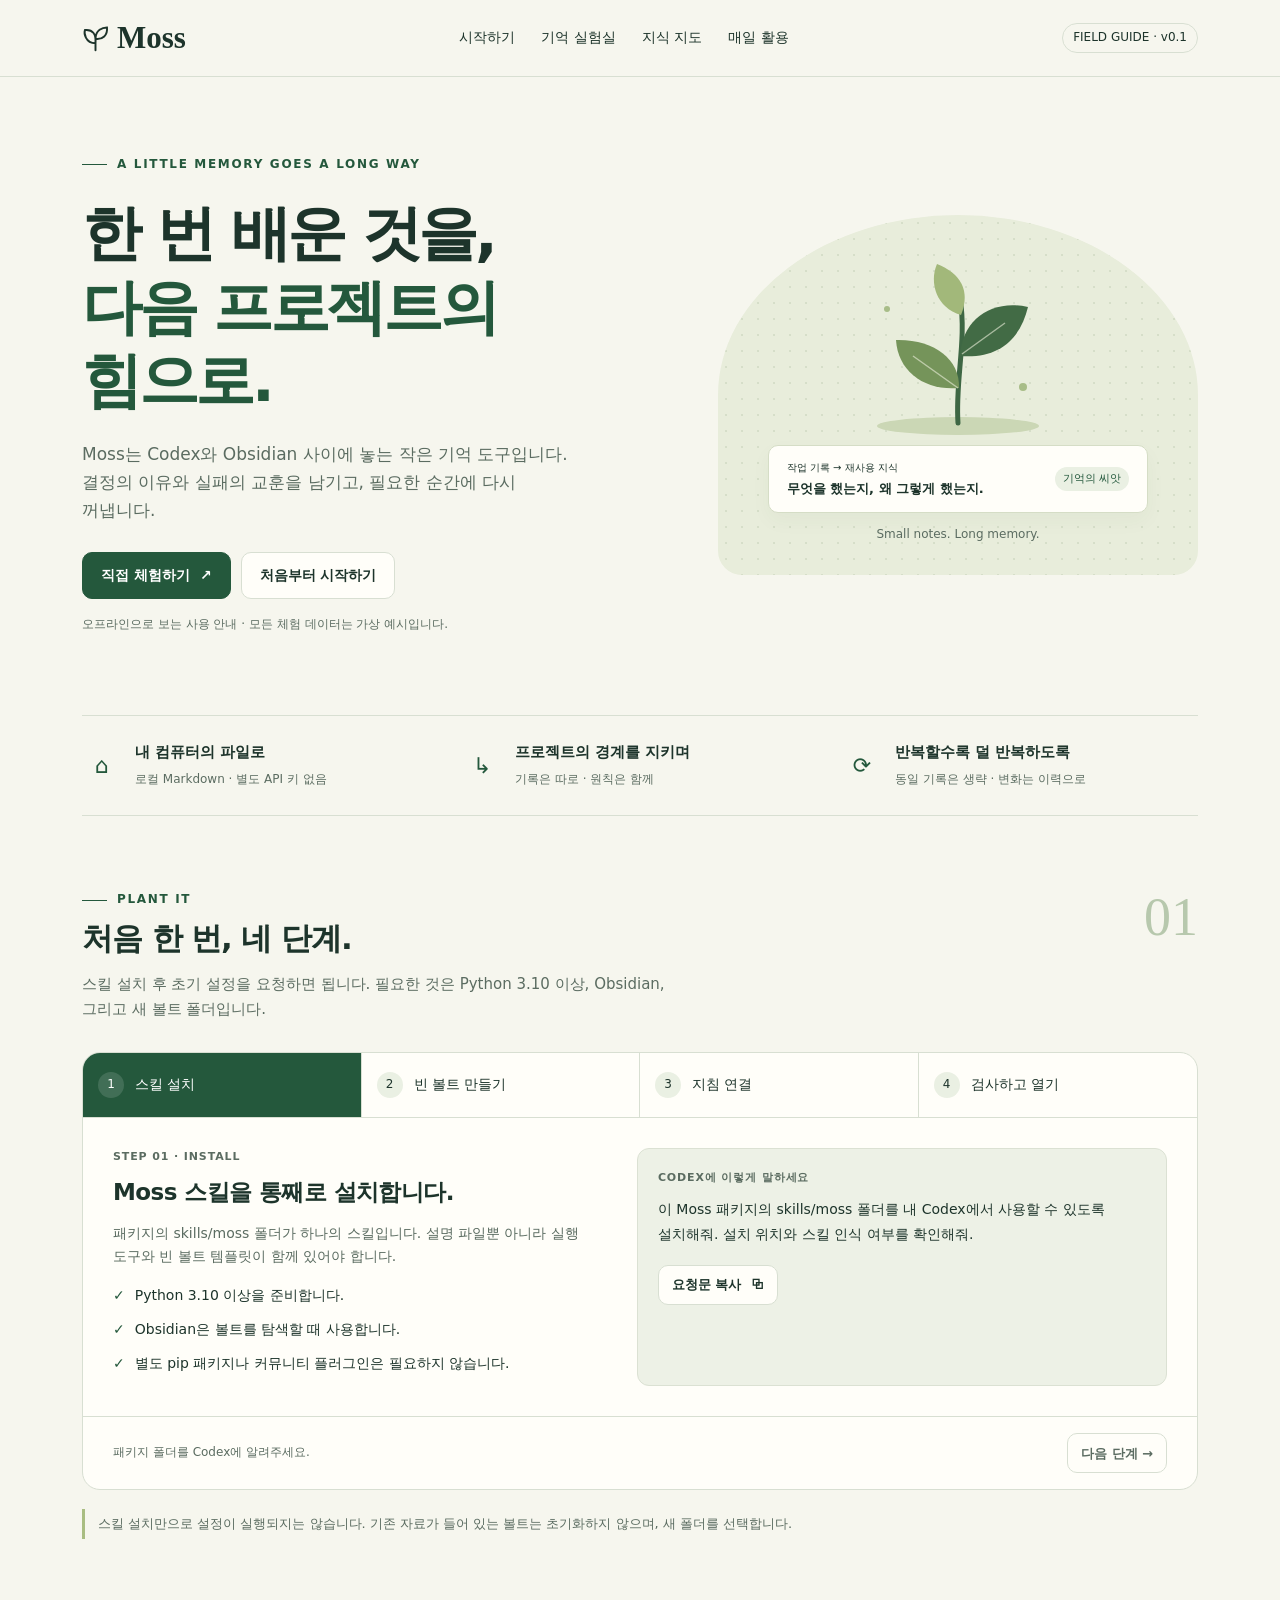
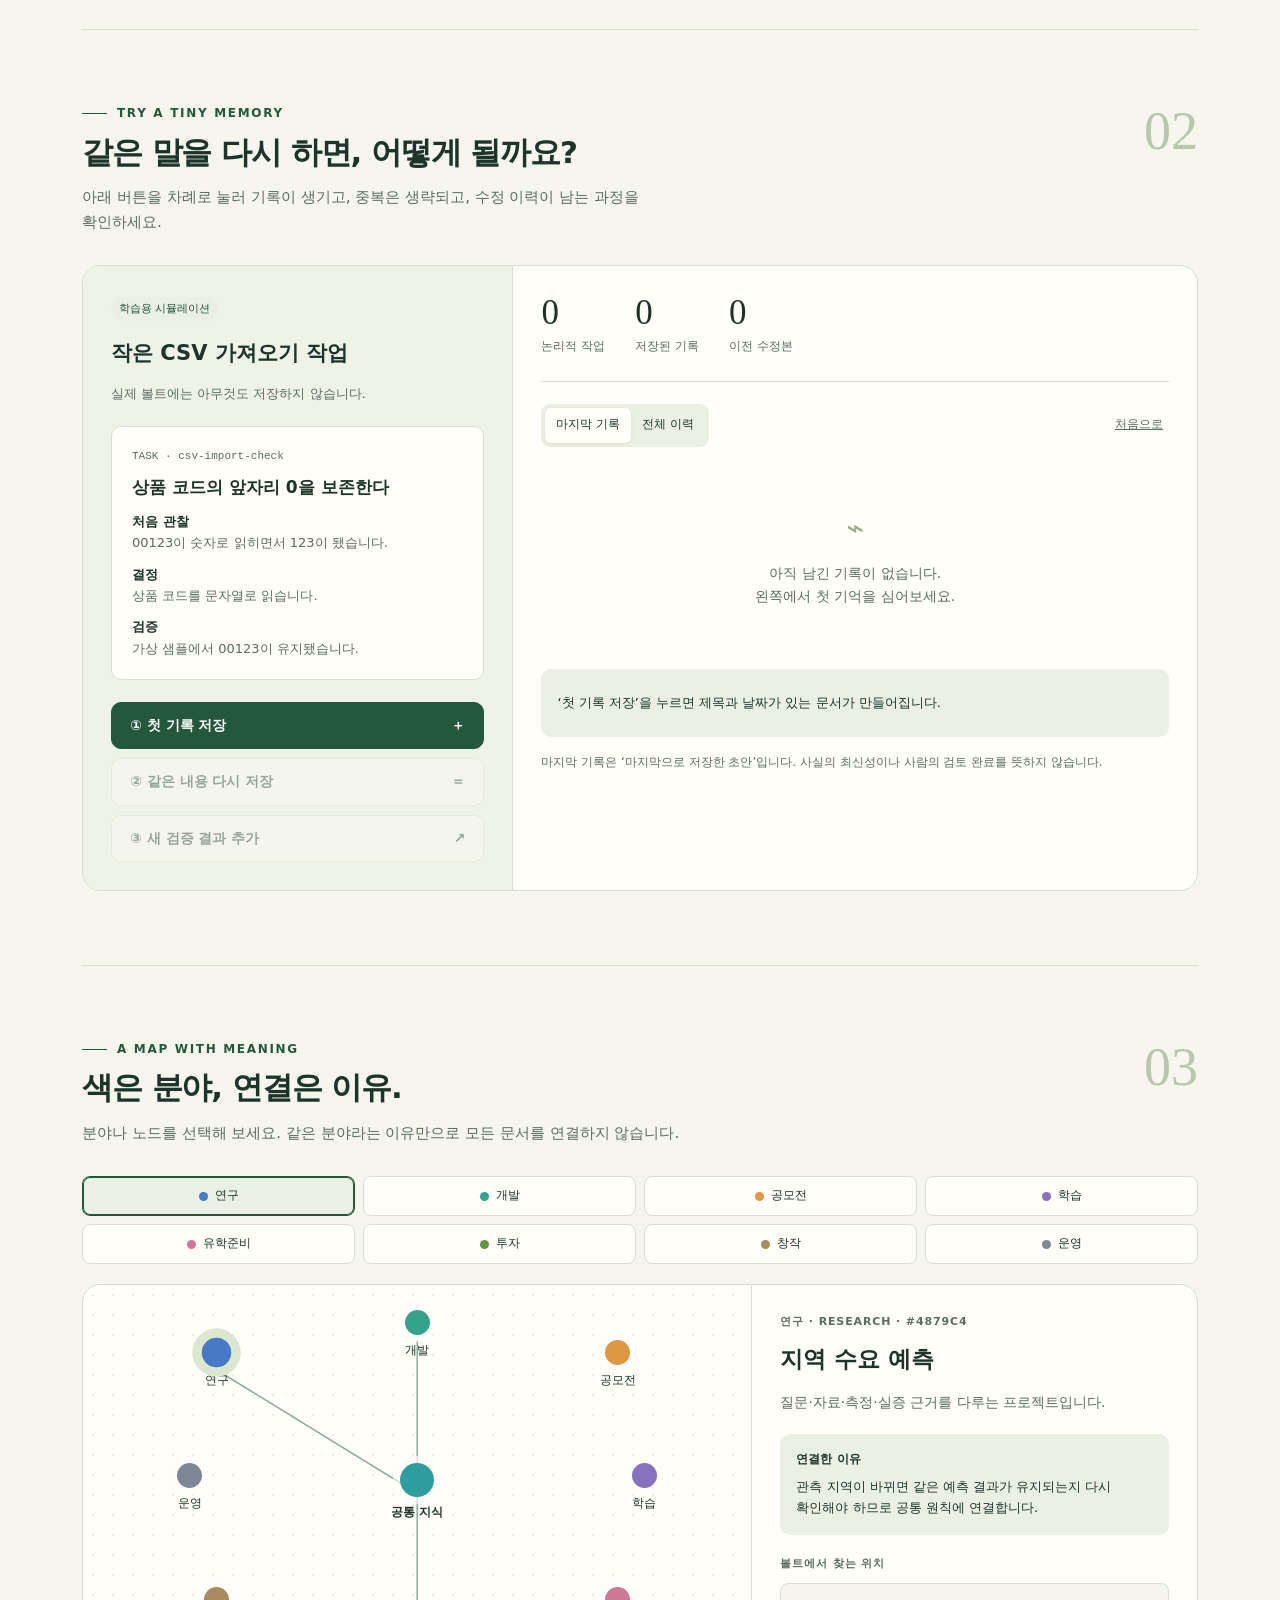
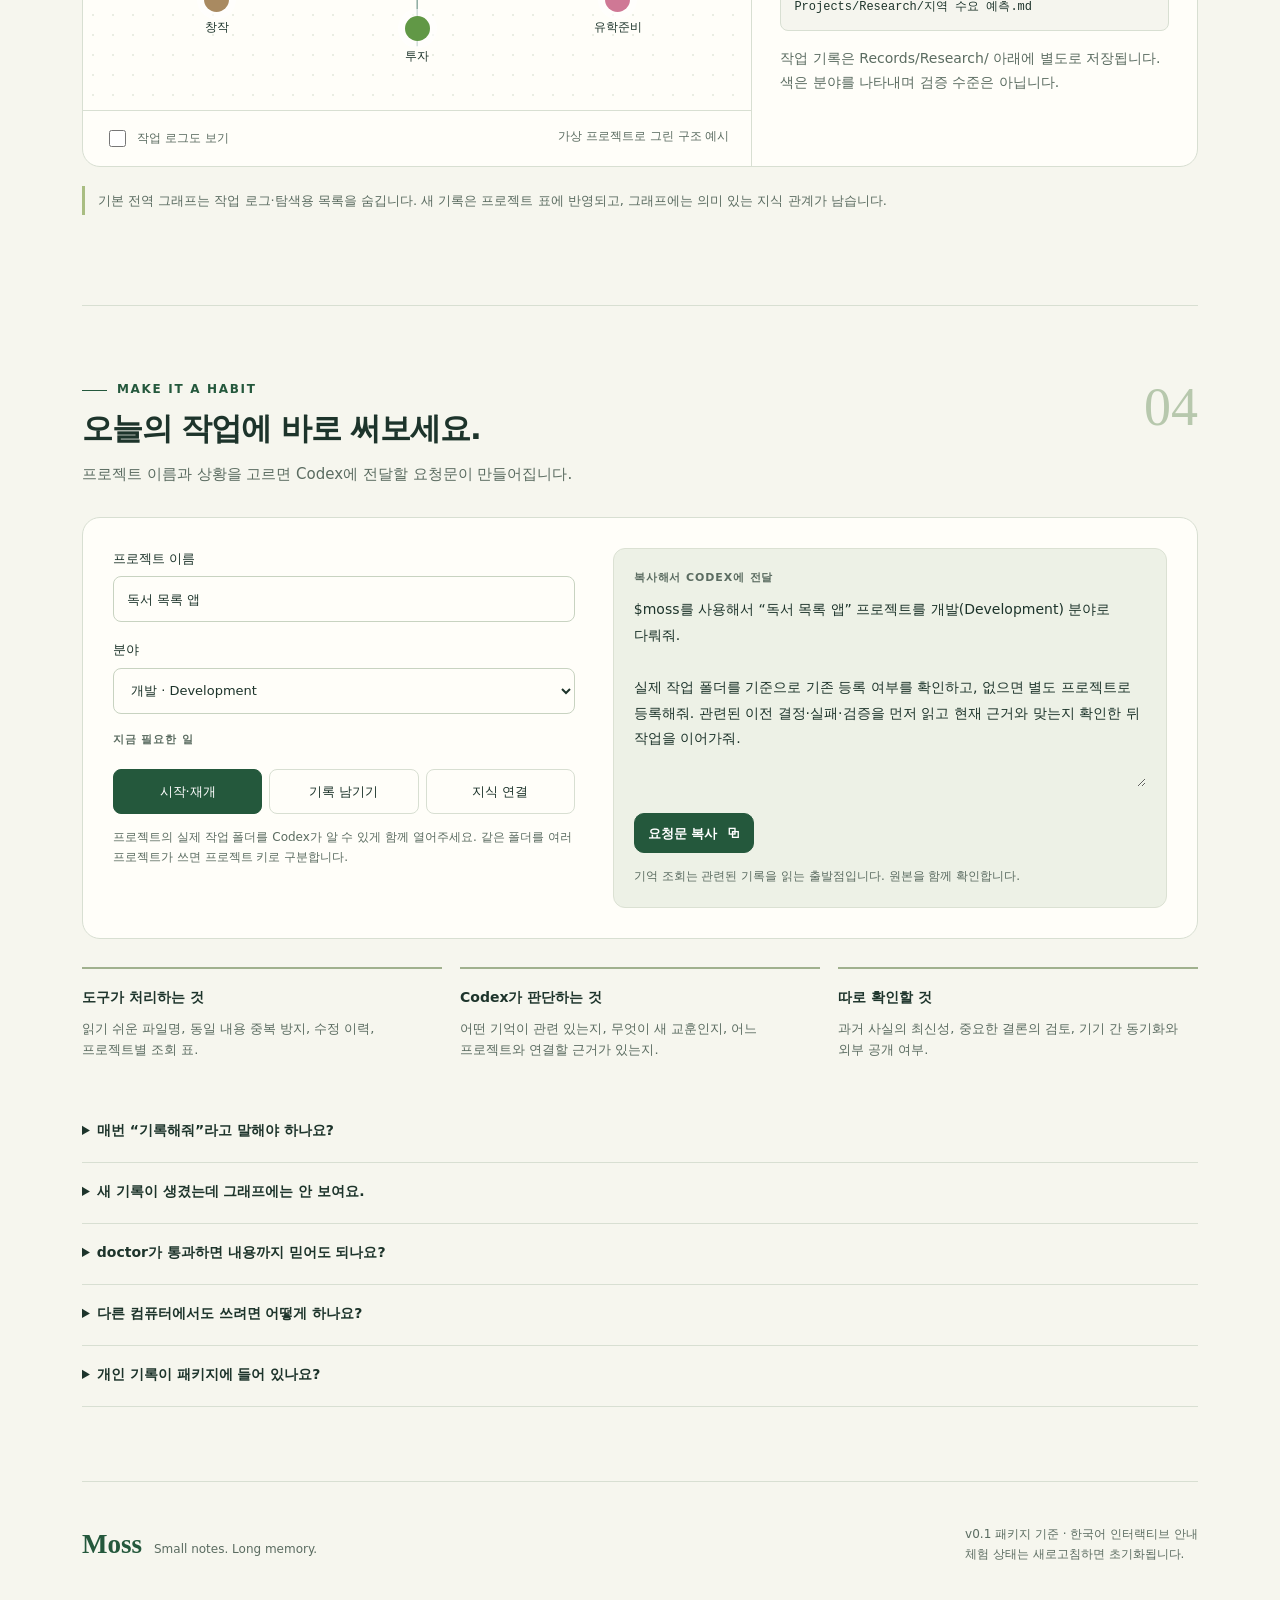
==== docs/index.html @ 6bb4099e "Release Moss v0.1.0 with blank vault, tests and interactive guide" ====
<!doctype html>
<html lang="ko">
<head>
<meta charset="utf-8"><meta name="viewport" content="width=device-width,initial-scale=1">
<meta name="color-scheme" content="light"><title>Moss · 기억을 키우는 작은 사용 설명서</title>
<style>
:root{--paper:#f6f6ee;--ink:#1d342b;--muted:#5b6c61;--green:#24583c;--lime:#dbe9a7;--line:#d8dfd2;--white:#fffef9;--soft:#eaf0e3;--blue:#4879c4;--teal:#35a38b;--orange:#de9745;--purple:#8672bd;--pink:#cf7895;--invest:#619846;--tan:#a98a61;--slate:#7d8897;--shared:#2d9d9d}
*{box-sizing:border-box}html{scroll-behavior:smooth;scroll-padding-top:100px}body{margin:0;background:var(--paper);color:var(--ink);font-family:Inter,"Pretendard","Noto Sans KR","Malgun Gothic",system-ui,sans-serif;line-height:1.65;word-break:keep-all}button,input,select,textarea{font:inherit}button,a,input,select,summary,textarea{-webkit-tap-highlight-color:transparent}button{cursor:pointer}button:disabled{cursor:not-allowed;opacity:.4}button:focus-visible,a:focus-visible,input:focus-visible,select:focus-visible,summary:focus-visible,textarea:focus-visible{outline:3px solid #8a6cba;outline-offset:4px}a{color:inherit;text-decoration-thickness:1px;text-underline-offset:4px}button{color:inherit}svg{display:block}::selection{background:var(--lime)}[hidden]{display:none!important}.wrap{max-width:1180px;margin:auto;padding:0 32px}.top{position:sticky;top:0;z-index:10;border-bottom:1px solid var(--line);background:rgba(246,246,238,.96);backdrop-filter:blur(15px)}.top .wrap{display:flex;justify-content:space-between;align-items:center;gap:24px;min-height:76px}.brand{font-family:Georgia,serif;font-size:31px;font-weight:bold;text-decoration:none;display:flex;align-items:center;gap:8px}.brand svg{width:27px;height:30px}.top nav{display:flex;gap:26px;font-size:14px}.top nav a{text-decoration:none}.top nav a:hover{color:var(--green);text-decoration:underline}.version{font-size:12px;border:1px solid var(--line);border-radius:20px;padding:4px 10px;white-space:nowrap}.hero{display:grid;grid-template-columns:1.2fr 1fr;gap:60px;align-items:center;padding-top:78px;padding-bottom:80px}.eyebrow{font-size:12px;font-weight:700;letter-spacing:.14em;text-transform:uppercase;color:var(--green);display:flex;align-items:center;gap:10px}.eyebrow:before{content:"";width:25px;height:1px;background:currentColor}h1{font-size:clamp(38px,4.7vw,60px);font-weight:750;line-height:1.23;letter-spacing:-.055em;margin:22px 0}h1 em{font-style:normal;color:var(--green);position:relative}p{margin:0 0 16px}.lead{color:var(--muted);font-size:17px;max-width:490px}.actions{display:flex;flex-wrap:wrap;gap:10px;margin-top:28px}.btn{display:inline-flex;justify-content:center;align-items:center;gap:10px;padding:11px 18px;min-height:46px;border:1px solid var(--line);border-radius:10px;background:var(--white);text-decoration:none;font-size:14px;font-weight:600;transition:background .15s,transform .15s}.btn:hover:not(:disabled){background:var(--soft);transform:translateY(-1px)}.btn.primary{background:var(--green);color:white;border-color:var(--green)}.btn.primary:hover{background:#18452c}.btn.small{padding:8px 13px;min-height:40px;font-size:13px}.caption{font-size:12px;color:var(--muted);margin-top:16px}.hero-art{position:relative;min-height:360px;background:#e8eddb;border-radius:50% 50% 24px 24px;display:flex;flex-direction:column;align-items:center;justify-content:center;padding:26px 16px;overflow:hidden}.hero-art:before{content:"";position:absolute;inset:0;background-image:radial-gradient(#869e762f .8px,transparent .8px);background-size:16px 16px}.hero-art>svg{height:200px;width:240px;position:relative}.sprout{transform-origin:120px 180px;animation:sway 7s ease-in-out infinite}.floating-note{position:relative;background:var(--white);border:1px solid #d5ddc6;border-radius:10px;padding:12px 18px;font-size:12px;box-shadow:0 8px 20px #2845280a;width:85%;display:flex;justify-content:space-between;align-items:center;gap:12px}.floating-note b{font-size:13px}.badge{display:inline-block;font-size:11px;border-radius:20px;padding:3px 8px;background:var(--soft);color:var(--green);white-space:nowrap}.art-footer{position:relative;margin-top:12px;font-size:12px;color:var(--muted)}.manifest{padding:24px 0;border-top:1px solid var(--line);border-bottom:1px solid var(--line);display:grid;grid-template-columns:repeat(3,1fr);gap:24px}.manifest>div{display:flex;align-items:center;gap:13px}.manifest strong{display:block;font-size:15px}.manifest small{color:var(--muted);font-size:12px}.symbol{font-size:22px;color:var(--green);width:40px;text-align:center}section{padding:74px 0;border-bottom:1px solid var(--line)}.section-head{display:flex;align-items:start;justify-content:space-between;gap:28px;margin-bottom:30px}.section-head h2{font-size:31px;line-height:1.35;letter-spacing:-.035em;margin:8px 0 12px}.section-head p{color:var(--muted);font-size:15px;max-width:620px;margin-bottom:0}.section-n{font-family:Georgia,serif;font-size:54px;line-height:1;color:#b7c8ad}.panel{background:var(--white);border:1px solid var(--line);border-radius:18px;overflow:hidden}.steps{display:grid;grid-template-columns:repeat(4,1fr);border-bottom:1px solid var(--line)}.step{border:0;border-right:1px solid var(--line);padding:19px 15px;background:transparent;text-align:left;font-size:14px;display:flex;align-items:center;gap:11px}.step:last-child{border-right:0}.step span{width:26px;height:26px;display:grid;place-items:center;border-radius:50%;background:var(--soft);font-size:12px;flex-shrink:0}.step[aria-selected=true]{background:var(--green);color:white}.step[aria-selected=true] span{background:#ffffff22}.setup-body{padding:30px;display:grid;grid-template-columns:1fr 1.1fr;gap:42px}.setup-body h3{font-size:23px;line-height:1.4;margin:0 0 14px;letter-spacing:-.025em}.setup-body p{font-size:14px;color:var(--muted)}.checkline{display:flex;gap:10px;font-size:14px;margin:11px 0}.checkline:before{content:"✓";color:var(--green);font-weight:bold}.mini-label{font-size:11px;letter-spacing:.08em;font-weight:700;color:var(--muted);text-transform:uppercase;margin-bottom:10px}.prompt-box{background:#edf1e6;border:1px solid #dbe1d3;border-radius:12px;padding:20px}.prompt-box pre{font-family:inherit;white-space:pre-wrap;overflow-wrap:anywhere;font-size:14px;line-height:1.8;margin:0}.prompt-box .btn{margin-top:18px}.setup-footer{padding:16px 30px;border-top:1px solid var(--line);display:flex;justify-content:space-between;align-items:center;gap:15px;font-size:12px;color:var(--muted)}.notice{font-size:13px;color:var(--muted);border-left:3px solid #a9bd82;padding:4px 0 4px 13px;margin-top:19px}.lab{display:grid;grid-template-columns:.85fr 1.35fr;gap:0}.lab-input{padding:28px;border-right:1px solid var(--line);background:#eef2e7}.lab-input h3{margin:0 0 12px;font-size:21px}.example-note{background:var(--white);border-radius:10px;border:1px solid var(--line);padding:20px;margin:22px 0}.example-note .type{font-size:11px;color:var(--muted);font-family:ui-monospace,monospace}.example-note h4{font-size:17px;line-height:1.5;margin:10px 0}.example-note dl{margin:0;font-size:13px}.example-note dt{font-weight:bold;margin-top:10px}.example-note dd{margin:0;color:var(--muted)}.lab-controls{display:grid;gap:9px}.lab-controls .btn{justify-content:space-between}.lab-output{padding:28px;min-width:0}.stats{display:flex;gap:30px;padding-bottom:22px;border-bottom:1px solid var(--line)}.stats b{display:block;font-family:Georgia,serif;font-size:35px;line-height:1.1;font-weight:normal}.stats small{font-size:12px;color:var(--muted)}.view-bar{display:flex;flex-wrap:wrap;align-items:center;justify-content:space-between;gap:10px;margin:22px 0 14px}.seg{display:flex;background:var(--soft);padding:4px;border-radius:9px}.seg button{border:0;border-radius:6px;padding:7px 11px;background:transparent;font-size:12px;min-height:35px}.seg button[aria-pressed=true]{background:var(--white);box-shadow:0 1px 4px #233d1c12}.reset{font-size:12px;border:0;background:transparent;text-decoration:underline;color:var(--muted);min-height:40px}.records{min-height:190px;max-height:360px;overflow:auto}.empty{height:190px;display:grid;place-content:center;text-align:center;color:var(--muted);font-size:14px;gap:9px}.empty span{font-size:30px;color:#99b184}.record{border:1px solid var(--line);border-radius:10px;padding:15px;margin-bottom:10px;animation:appear .25s ease-out}.record.old{opacity:.7;background:#f4f4ed}.record-top{display:flex;justify-content:space-between;gap:12px;align-items:center;font-size:11px;color:var(--muted)}.record strong{display:block;font-size:14px;margin:8px 0;overflow-wrap:anywhere;word-break:normal}.record p{font-size:12px;color:var(--muted);margin:0}.event{padding:14px 16px;background:var(--soft);border-radius:10px;font-size:13px;margin-top:18px;min-height:68px;display:flex;align-items:center}.graph-layout{display:grid;grid-template-columns:1.5fr 1fr}.graph-side{border-left:1px solid var(--line);padding:28px}.graph-side h3{font-size:23px;margin:7px 0 12px}.graph-side p{font-size:14px;color:var(--muted)}.legend-grid{display:grid;grid-template-columns:repeat(4,1fr);gap:8px;margin-bottom:20px}.legend{border:1px solid var(--line);border-radius:8px;display:flex;align-items:center;gap:7px;justify-content:center;background:var(--white);font-size:12px;padding:8px 4px;min-height:40px}.legend[aria-pressed=true]{border-color:var(--green);background:var(--soft);box-shadow:inset 0 0 0 1px var(--green)}.dot{width:9px;height:9px;border-radius:50%;background:var(--c);flex-shrink:0}.graph{height:425px;position:relative;background-image:radial-gradient(#b0c0a644 1px,transparent 1px);background-size:20px 20px}.wires{position:absolute;width:100%;height:100%;inset:0;pointer-events:none}.wires line{stroke:#bacaba;stroke-width:.5;vector-effect:non-scaling-stroke}.wires .relation{stroke:#8caaa0;stroke-width:1.5}.node{position:absolute;transform:translate(-50%,-50%);border:0;background:transparent;font-size:12px;text-align:center;padding:0;width:96px;min-height:60px;display:flex;flex-direction:column;gap:6px;align-items:center}.node .orb{width:25px;height:25px;border-radius:50%;background:var(--c);box-shadow:0 0 0 7px #ffffff9c;transition:transform .2s}.node[aria-pressed=true] .orb{box-shadow:0 0 0 8px #dce7d0;transform:scale(1.18)}.node:hover .orb{transform:scale(1.15)}.node.shared{font-weight:700;width:100px}.node.shared .orb{width:34px;height:34px}.lognode{position:absolute;transform:translate(-50%,-50%);font-size:10px;color:var(--muted);text-align:center;pointer-events:none}.lognode:before{content:"";display:block;width:7px;height:7px;background:#bdc6b6;margin:0 auto 3px;border-radius:2px}.graph-bar{display:flex;justify-content:space-between;gap:12px;padding:16px 22px;border-top:1px solid var(--line);font-size:12px;color:var(--muted)}.switch{display:flex;align-items:center;gap:8px;cursor:pointer}.switch input{accent-color:var(--green);width:17px;height:17px}.reason{padding:16px;background:var(--soft);border-radius:10px;font-size:13px;margin:20px 0}.reason b{display:block;font-size:12px;margin-bottom:6px}.path{font:12px/1.7 ui-monospace,SFMono-Regular,Consolas,monospace;word-break:break-all;padding:13px;background:#f5f5ee;border:1px solid var(--line);border-radius:8px}.builder{display:grid;grid-template-columns:1fr 1.2fr;gap:38px;padding:30px}.field{display:grid;gap:7px;font-size:13px;margin-bottom:17px}.field input,.field select{width:100%;min-height:46px;padding:10px 13px;background:var(--white);border:1px solid #c8d3c1;border-radius:8px;color:var(--ink)}.scenarios{display:grid;grid-template-columns:repeat(3,1fr);gap:7px;margin-top:20px}.scenario{background:transparent;border:1px solid var(--line);padding:11px 6px;border-radius:8px;min-height:44px;font-size:13px}.scenario[aria-pressed=true]{background:var(--green);color:white;border-color:var(--green)}.builder textarea{width:100%;border:0;background:transparent;resize:vertical;color:var(--ink);min-height:190px;font-size:14px;line-height:1.85;padding:0}.prompt-hint{font-size:12px;color:var(--muted);margin-top:14px}.responsibilities{display:grid;grid-template-columns:repeat(3,1fr);gap:18px;margin-top:28px}.responsibility{border-top:2px solid #a0b18e;padding-top:15px}.responsibility b{font-size:14px}.responsibility p{font-size:13px;color:var(--muted);margin:7px 0}.faq{margin-top:35px}.faq details{border-bottom:1px solid var(--line);padding:17px 0}.faq summary{cursor:pointer;font-size:14px;font-weight:600;min-height:26px}.faq details p{font-size:13px;color:var(--muted);margin:13px 0 4px;max-width:850px}.footer{padding:40px 0 50px;display:flex;align-items:center;justify-content:space-between;gap:20px;color:var(--muted);font-size:12px}.footer strong{font-family:Georgia,serif;font-size:27px;color:var(--green);margin-right:12px}.toast{position:fixed;bottom:25px;left:50%;transform:translateX(-50%);background:var(--ink);color:var(--white);padding:12px 22px;border-radius:12px;box-shadow:0 8px 32px #0002;z-index:20;font-size:13px;max-width:calc(100vw - 30px);text-align:center}.skip{position:absolute;left:20px;top:-60px;z-index:30;padding:10px;background:var(--white)}.skip:focus{top:10px}@keyframes sway{50%{transform:rotate(3deg)}}@keyframes appear{from{opacity:0;transform:translateY(5px)}to{opacity:1;transform:translateY(0)}}
@media(max-width:850px){.hero{gap:25px;grid-template-columns:1.1fr 1fr}.hero-art{min-height:320px}.top nav{gap:16px}.version{display:none}.lab{grid-template-columns:1fr 1.2fr}.graph-layout{grid-template-columns:1.2fr 1fr}.node{width:77px;font-size:11px}.builder{gap:25px}.setup-body{gap:25px}}
@media(max-width:650px){.wrap{padding:0 20px}.top .wrap{min-height:68px;gap:15px}.top nav{gap:13px;font-size:12px}.brand{font-size:27px}.brand svg{width:20px}.hero{grid-template-columns:1fr;padding:42px 0;gap:30px}.hero-art{min-height:290px;max-width:440px;width:100%;margin:auto}.hero-art>svg{height:150px}.lead{font-size:15px}.manifest{grid-template-columns:1fr;gap:15px;padding:22px 0}.manifest>div{gap:14px}.manifest strong{font-size:14px}.manifest small{font-size:12px}.symbol{width:29px}.section-head h2{font-size:27px}.section-n{font-size:40px}.section-head{gap:12px}section{padding:48px 0}.steps{grid-template-columns:repeat(2,1fr)}.step{border-bottom:1px solid var(--line);padding:14px}.step:nth-child(2){border-right:0}.step:nth-child(n+3){border-bottom:0}.setup-body,.builder{grid-template-columns:1fr;padding:22px;gap:20px}.setup-footer{padding:15px 22px}.setup-footer>span{max-width:58%}.lab{grid-template-columns:1fr}.lab-input{border-right:0;border-bottom:1px solid var(--line);padding:22px}.lab-output{padding:22px}.lab-controls{grid-template-columns:1fr}.stats{justify-content:space-around;gap:16px}.graph-layout{grid-template-columns:1fr}.graph-side{border-left:0;border-top:1px solid var(--line);padding:22px}.graph{height:390px}.node{width:88px;font-size:12px}.legend-grid{grid-template-columns:repeat(4,1fr);gap:6px}.legend{font-size:11px}.graph-bar{padding:14px;flex-wrap:wrap}.responsibilities{grid-template-columns:1fr;gap:18px}.footer{align-items:start;flex-direction:column;gap:10px}.prompt-box{padding:17px}.caption{font-size:11px}.scenarios{margin-top:15px}.section-head p{font-size:14px}}
@media(max-width:370px){.wrap{padding:0 14px}.top nav{gap:9px;font-size:11px}.brand{font-size:25px}.brand svg{display:none}.legend-grid{grid-template-columns:repeat(3,1fr)}.section-head h2{font-size:25px}.node{width:74px;font-size:11px}.graph{height:360px}.btn{padding:10px 13px}.stats b{font-size:31px}}
@media(prefers-reduced-motion:reduce){html{scroll-behavior:auto}*,*:before,*:after{animation:none!important;transition:none!important}}
</style>
</head>
<body>
<a class="skip" href="#main">본문으로 이동</a>
<header class="top"><div class="wrap"><a class="brand" href="#main" aria-label="Moss 처음으로"><svg viewBox="0 0 30 34" aria-hidden="true"><path d="M15 31V15M15 23C3 23 2 11 3 8c9-1 13 5 12 15M15 18C15 8 23 5 28 5c1 9-5 14-13 13" fill="none" stroke="currentColor" stroke-width="2.2" stroke-linecap="round"/></svg>Moss</a><nav aria-label="가이드 목차"><a href="#setup">시작하기</a><a href="#lab">기억 실험실</a><a href="#map">지식 지도</a><a href="#daily">매일 활용</a></nav><span class="version">FIELD GUIDE · v0.1</span></div></header>
<main class="wrap" id="main">
<div class="hero"><div><div class="eyebrow">A little memory goes a long way</div><h1>한 번 배운 것을,<br><em>다음 프로젝트의 힘으로.</em></h1><p class="lead">Moss는 Codex와 Obsidian 사이에 놓는 작은 기억 도구입니다. 결정의 이유와 실패의 교훈을 남기고, 필요한 순간에 다시 꺼냅니다.</p><div class="actions"><a class="btn primary" href="#lab">직접 체험하기 <span aria-hidden="true">↗</span></a><a class="btn" href="#setup">처음부터 시작하기</a></div><div class="caption">오프라인으로 보는 사용 안내 · 모든 체험 데이터는 가상 예시입니다.</div></div><div class="hero-art" aria-label="작은 기록에서 재사용 지식이 자라는 모습을 그린 그림"><svg viewBox="0 0 240 200" aria-hidden="true"><ellipse cx="120" cy="181" rx="81" ry="9" fill="#cbd7b5"/><g class="sprout"><path d="M120 178C117 135 129 95 122 53" fill="none" stroke="#3e6744" stroke-width="5" stroke-linecap="round"/><path d="M121 143C87 146 60 127 58 95c38-1 64 19 63 48" fill="#75945a"/><path d="M122 111C124 74 154 54 190 62c-8 33-30 52-68 49" fill="#426b45"/><path d="M123 70C98 63 91 37 99 19c23 9 34 26 24 51" fill="#a2b87a"/><path d="M75 111l45 32m47-65l-43 31" stroke="#ebefda" fill="none" stroke-width="1.5" opacity=".6"/></g><circle cx="49" cy="64" r="3" fill="#a8bd88"/><circle cx="185" cy="142" r="4" fill="#a8bd88"/></svg><div class="floating-note"><div><small>작업 기록 → 재사용 지식</small><br><b>무엇을 했는지, 왜 그렇게 했는지.</b></div><span class="badge">기억의 씨앗</span></div><div class="art-footer">Small notes. Long memory.</div></div></div>
<div class="manifest"><div><span class="symbol" aria-hidden="true">⌂</span><div><strong>내 컴퓨터의 파일로</strong><small>로컬 Markdown · 별도 API 키 없음</small></div></div><div><span class="symbol" aria-hidden="true">↳</span><div><strong>프로젝트의 경계를 지키며</strong><small>기록은 따로 · 원칙은 함께</small></div></div><div><span class="symbol" aria-hidden="true">⟳</span><div><strong>반복할수록 덜 반복하도록</strong><small>동일 기록은 생략 · 변화는 이력으로</small></div></div></div>

<section id="setup"><div class="section-head"><div><div class="eyebrow">Plant it</div><h2>처음 한 번, 네 단계.</h2><p>스킬 설치 후 초기 설정을 요청하면 됩니다. 필요한 것은 Python 3.10 이상, Obsidian, 그리고 새 볼트 폴더입니다.</p></div><span class="section-n" aria-hidden="true">01</span></div><div class="panel"><div class="steps" role="tablist" aria-label="초기 설정 단계"><button class="step" id="step-0" role="tab" aria-selected="true" aria-controls="setup-panel"><span>1</span>스킬 설치</button><button class="step" id="step-1" role="tab" aria-selected="false" aria-controls="setup-panel" tabindex="-1"><span>2</span>빈 볼트 만들기</button><button class="step" id="step-2" role="tab" aria-selected="false" aria-controls="setup-panel" tabindex="-1"><span>3</span>지침 연결</button><button class="step" id="step-3" role="tab" aria-selected="false" aria-controls="setup-panel" tabindex="-1"><span>4</span>검사하고 열기</button></div><div id="setup-panel" role="tabpanel" aria-labelledby="step-0" class="setup-body"><div><div class="mini-label" id="step-kicker"></div><h3 id="step-title"></h3><p id="step-desc"></p><div id="step-checks"></div></div><div class="prompt-box"><div class="mini-label">Codex에 이렇게 말하세요</div><pre id="setup-prompt"></pre><button class="btn small" id="copy-setup">요청문 복사 <span aria-hidden="true">⧉</span></button></div></div><div class="setup-footer"><span id="step-foot"></span><button class="btn small" id="next-step">다음 단계 →</button></div></div><p class="notice">스킬 설치만으로 설정이 실행되지는 않습니다. 기존 자료가 들어 있는 볼트는 초기화하지 않으며, 새 폴더를 선택합니다.</p></section>

<section id="lab"><div class="section-head"><div><div class="eyebrow">Try a tiny memory</div><h2>같은 말을 다시 하면, 어떻게 될까요?</h2><p>아래 버튼을 차례로 눌러 기록이 생기고, 중복은 생략되고, 수정 이력이 남는 과정을 확인하세요.</p></div><span class="section-n" aria-hidden="true">02</span></div><div class="panel lab"><div class="lab-input"><span class="badge">학습용 시뮬레이션</span><h3 style="margin-top:15px">작은 CSV 가져오기 작업</h3><p style="font-size:13px;color:var(--muted)">실제 볼트에는 아무것도 저장하지 않습니다.</p><div class="example-note"><div class="type">TASK · csv-import-check</div><h4>상품 코드의 앞자리 0을 보존한다</h4><dl><dt>처음 관찰</dt><dd>00123이 숫자로 읽히면서 123이 됐습니다.</dd><dt>결정</dt><dd>상품 코드를 문자열로 읽습니다.</dd><dt>검증</dt><dd>가상 샘플에서 00123이 유지됐습니다.</dd></dl></div><div class="lab-controls"><button id="save-first" class="btn primary">① 첫 기록 저장 <span aria-hidden="true">＋</span></button><button id="save-same" class="btn" disabled>② 같은 내용 다시 저장 <span aria-hidden="true">＝</span></button><button id="save-revision" class="btn" disabled>③ 새 검증 결과 추가 <span aria-hidden="true">↗</span></button></div></div><div class="lab-output"><div class="stats"><div><b id="stat-tasks">0</b><small>논리적 작업</small></div><div><b id="stat-files">0</b><small>저장된 기록</small></div><div><b id="stat-history">0</b><small>이전 수정본</small></div></div><div class="view-bar"><div class="seg" role="group" aria-label="기록 보기"><button id="view-latest" aria-pressed="true">마지막 기록</button><button id="view-all" aria-pressed="false">전체 이력</button></div><button class="reset" id="reset-lab">처음으로</button></div><div class="records" id="records"></div><div class="event" id="lab-event" role="status" aria-live="polite">‘첫 기록 저장’을 누르면 제목과 날짜가 있는 문서가 만들어집니다.</div><p class="caption">마지막 기록은 ‘마지막으로 저장한 초안’입니다. 사실의 최신성이나 사람의 검토 완료를 뜻하지 않습니다.</p></div></div></section>

<section id="map"><div class="section-head"><div><div class="eyebrow">A map with meaning</div><h2>색은 분야, 연결은 이유.</h2><p>분야나 노드를 선택해 보세요. 같은 분야라는 이유만으로 모든 문서를 연결하지 않습니다.</p></div><span class="section-n" aria-hidden="true">03</span></div><div class="legend-grid" id="legend" role="group" aria-label="분야 선택"></div><div class="panel graph-layout"><div><div class="graph" id="graph"><svg class="wires" viewBox="0 0 100 100" preserveAspectRatio="none" aria-hidden="true"><line class="relation" x1="50" y1="49" x2="20" y2="20"/><line class="relation" x1="50" y1="49" x2="50" y2="13"/><line class="relation" x1="50" y1="49" x2="50" y2="85"/><g id="log-wires" hidden><line x1="20" y1="20" x2="9" y2="37"/><line x1="50" y1="13" x2="65" y2="28"/><line x1="50" y1="85" x2="65" y2="69"/></g></svg><div id="graph-nodes"></div><div id="graph-logs" hidden><div class="lognode" style="left:9%;top:37%">기록</div><div class="lognode" style="left:65%;top:28%">기록</div><div class="lognode" style="left:65%;top:69%">기록</div></div></div><div class="graph-bar"><label class="switch"><input id="show-logs" type="checkbox">작업 로그도 보기</label><span>가상 프로젝트로 그린 구조 예시</span></div></div><div class="graph-side" aria-live="polite"><div class="mini-label" id="map-domain"></div><h3 id="map-title"></h3><p id="map-desc"></p><div class="reason"><b id="map-reason-title"></b><span id="map-reason"></span></div><div class="mini-label">볼트에서 찾는 위치</div><div class="path" id="map-path"></div><p class="caption" id="map-extra"></p></div></div><p class="notice">기본 전역 그래프는 작업 로그·탐색용 목록을 숨깁니다. 새 기록은 프로젝트 표에 반영되고, 그래프에는 의미 있는 지식 관계가 남습니다.</p></section>

<section id="daily"><div class="section-head"><div><div class="eyebrow">Make it a habit</div><h2>오늘의 작업에 바로 써보세요.</h2><p>프로젝트 이름과 상황을 고르면 Codex에 전달할 요청문이 만들어집니다.</p></div><span class="section-n" aria-hidden="true">04</span></div><div class="panel builder"><div><label class="field">프로젝트 이름<input id="project-name" value="독서 목록 앱" maxlength="60" autocomplete="off"></label><label class="field">분야<select id="project-domain"></select></label><div class="mini-label">지금 필요한 일</div><div class="scenarios" role="group" aria-label="작업 상황"><button class="scenario" data-mode="start" aria-pressed="true">시작·재개</button><button class="scenario" data-mode="finish" aria-pressed="false">기록 남기기</button><button class="scenario" data-mode="share" aria-pressed="false">지식 연결</button></div><p class="prompt-hint">프로젝트의 실제 작업 폴더를 Codex가 알 수 있게 함께 열어주세요. 같은 폴더를 여러 프로젝트가 쓰면 프로젝트 키로 구분합니다.</p></div><div class="prompt-box"><div class="mini-label">복사해서 Codex에 전달</div><textarea id="daily-prompt" readonly aria-label="생성된 Codex 요청문"></textarea><button class="btn primary small" id="copy-daily">요청문 복사 <span aria-hidden="true">⧉</span></button><div class="prompt-hint" id="daily-hint" aria-live="polite"></div></div></div><div class="responsibilities"><div class="responsibility"><b>도구가 처리하는 것</b><p>읽기 쉬운 파일명, 동일 내용 중복 방지, 수정 이력, 프로젝트별 조회 표.</p></div><div class="responsibility"><b>Codex가 판단하는 것</b><p>어떤 기억이 관련 있는지, 무엇이 새 교훈인지, 어느 프로젝트와 연결할 근거가 있는지.</p></div><div class="responsibility"><b>따로 확인할 것</b><p>과거 사실의 최신성, 중요한 결론의 검토, 기기 간 동기화와 외부 공개 여부.</p></div></div><div class="faq"><details><summary>매번 “기록해줘”라고 말해야 하나요?</summary><p>지침 연결을 선택하면 Codex는 중요한 시작·완료 시점에 Moss를 사용하도록 안내받습니다. 다만 호출이 항상 보장되지는 않습니다. 오래 열린 채팅이나 누락이 의심되는 때는 “$moss를 적용해줘”라고 명시하세요. 모든 대화를 실시간으로 기록하는 기능은 아닙니다.</p></details><details><summary>새 기록이 생겼는데 그래프에는 안 보여요.</summary><p>기본 그래프에서 작업 로그를 숨기기 때문입니다. Home → 분야 → 프로젝트의 표에서 확인하세요. 그래프 검색을 특정 Records 폴더로 바꾸면 로그도 볼 수 있습니다. 이 페이지의 ‘작업 로그도 보기’는 그 차이를 설명하는 예시입니다.</p></details><details><summary>doctor가 통과하면 내용까지 믿어도 되나요?</summary><p>doctor는 볼트 구조, 프로젝트 연결 정보, 수정본 표시, Canvas 대상, 지침 연결 등을 검사합니다. 내용의 사실 여부, 모든 링크, Obsidian의 실제 화면까지 확인하지는 않습니다. 중요한 판단은 원본과 근거일을 다시 확인하세요.</p></details><details><summary>다른 컴퓨터에서도 쓰려면 어떻게 하나요?</summary><p>스킬과 볼트를 옮긴 뒤 새 기기의 설정 파일로 경로를 연결하고, 프로젝트 원본 폴더를 맞춘 후 doctor를 실행합니다. Moss가 클라우드 동기화를 제공하지는 않습니다. 동기화된 서로 다른 복사본에 동시에 쓰는 작업은 별도로 조정해야 합니다.</p></details><details><summary>개인 기록이 패키지에 들어 있나요?</summary><p>배포용 템플릿은 프로젝트와 기록이 없는 상태입니다. 이 안내에 나오는 상품 코드, 프로젝트 이름과 연결은 설명을 위한 가상 예시이며 설치 때 볼트에 추가되지 않습니다. 이 HTML도 로컬 파일을 읽거나 쓰지 않습니다.</p></details></div></section>
<footer class="footer"><div><strong>Moss</strong>Small notes. Long memory.</div><div>v0.1 패키지 기준 · 한국어 인터랙티브 안내<br>체험 상태는 새로고침하면 초기화됩니다.</div></footer>
</main><div id="toast" class="toast" role="status" aria-live="polite" hidden></div>
<noscript><p style="padding:24px">체험 기능에는 JavaScript가 필요합니다. 기본 설명은 그대로 읽을 수 있습니다.</p></noscript>
<script>
(()=>{'use strict';
const $=s=>document.querySelector(s),$$=s=>Array.from(document.querySelectorAll(s));
const steps=[
 {k:'Step 01 · Install',title:'Moss 스킬을 통째로 설치합니다.',desc:'패키지의 skills/moss 폴더가 하나의 스킬입니다. 설명 파일뿐 아니라 실행 도구와 빈 볼트 템플릿이 함께 있어야 합니다.',checks:['Python 3.10 이상을 준비합니다.','Obsidian은 볼트를 탐색할 때 사용합니다.','별도 pip 패키지나 커뮤니티 플러그인은 필요하지 않습니다.'],prompt:'이 Moss 패키지의 skills/moss 폴더를 내 Codex에서 사용할 수 있도록 설치해줘. 설치 위치와 스킬 인식 여부를 확인해줘.',foot:'패키지 폴더를 Codex에 알려주세요.'},
 {k:'Step 02 · Set up',title:'기억이 자랄 빈 폴더를 만듭니다.',desc:'Moss가 홈, 분야별 목록, 템플릿과 Canvas를 준비합니다. 기존 개인 볼트를 합치는 작업은 초기 설정에 포함되지 않습니다.',checks:['새 폴더 또는 비어 있는 폴더를 선택합니다.','처음에는 프로젝트와 작업 기록이 0개입니다.','기기별 경로는 ~/.moss/config.json에 저장합니다.'],prompt:'$moss를 사용해서 내 Documents 폴더에 Moss라는 새 볼트를 만들어줘. 폴더에 기존 자료가 있다면 덮어쓰지 말고 상태를 알려줘.',foot:'설치와 초기 설정은 별도 단계입니다.'},
 {k:'Step 03 · Connect',title:'프로젝트의 시작과 끝에 연결합니다.',desc:'지침 연결을 요청하면 Codex의 AGENTS.md에 Moss 전용 구간이 추가됩니다. 기존 지침은 백업하고, 관련 없는 내용은 유지합니다.',checks:['시작할 때 관련 기억을 먼저 읽습니다.','의미 있는 완료·중단 때 결정과 검증을 기록합니다.','명시적으로 요청할 때만 쓰고 싶다면 지침 연결을 생략합니다.'],prompt:'$moss를 프로젝트 시작과 의미 있는 완료 시점에 사용하도록 내 Codex 지침에 연결해줘. 기존 지침은 보존하고, 다른 기억 도구와 충돌하는지 확인해줘.',foot:'같은 기억 도구의 지침이 있으면 먼저 조정합니다.'},
 {k:'Step 04 · Verify',title:'검사하고, Home에서 시작하세요.',desc:'doctor로 구조와 연결 상태를 확인합니다. Obsidian에서 생성한 폴더를 볼트로 열고 Home → 분야 → 프로젝트로 이동합니다.',checks:['doctor의 오류와 경고를 확인합니다.','Obsidian에서 Home과 Knowledge Map을 엽니다.','첫 프로젝트는 실제 작업 폴더와 분야로 등록합니다.'],prompt:'$moss의 doctor를 실행해서 초기 설정을 확인해줘. 볼트 경로와 검사 결과를 알려주고, 첫 프로젝트를 등록할 수 있는 상태인지 확인해줘.',foot:'검사 통과는 기록 내용의 사실 검증이 아닙니다.'}
];let stepIndex=0;
function showStep(i,focus=false){stepIndex=i;const s=steps[i];$$('.step').forEach((b,n)=>{b.setAttribute('aria-selected',n===i);b.tabIndex=n===i?0:-1;if(focus&&n===i)b.focus()});$('#setup-panel').setAttribute('aria-labelledby','step-'+i);$('#step-kicker').textContent=s.k;$('#step-title').textContent=s.title;$('#step-desc').textContent=s.desc;$('#step-checks').replaceChildren(...s.checks.map(t=>{let e=document.createElement('div');e.className='checkline';e.textContent=t;return e}));$('#setup-prompt').textContent=s.prompt;$('#step-foot').textContent=s.foot;$('#next-step').textContent=i===3?'처음 단계로 ↺':'다음 단계 →'}
$$('.step').forEach((b,i)=>{b.addEventListener('click',()=>showStep(i));b.addEventListener('keydown',e=>{let n=i;if(e.key==='ArrowRight')n=(i+1)%4;else if(e.key==='ArrowLeft')n=(i+3)%4;else if(e.key==='Home')n=0;else if(e.key==='End')n=3;else return;e.preventDefault();showStep(n,true)})});$('#next-step').addEventListener('click',()=>showStep((stepIndex+1)%4));showStep(0);
let toastTimer;function toast(t){clearTimeout(toastTimer);$('#toast').textContent=t;$('#toast').hidden=false;toastTimer=setTimeout(()=>$('#toast').hidden=true,3200)}
async function copy(text){try{if(!navigator.clipboard)throw new Error('fallback');await navigator.clipboard.writeText(text);toast('복사했습니다. Codex에 붙여넣으세요.')}catch{const t=document.createElement('textarea');t.value=text;t.style.cssText='position:fixed;left:-9999px;top:0';document.body.append(t);t.select();let ok=false;try{ok=document.execCommand('copy')}catch{}t.remove();toast(ok?'복사했습니다. Codex에 붙여넣으세요.':'자동 복사를 사용할 수 없습니다. 요청문을 직접 선택해 복사하세요.')}}
$('#copy-setup').addEventListener('click',()=>copy(steps[stepIndex].prompt));$('#copy-daily').addEventListener('click',()=>copy($('#daily-prompt').value));
let revisions=[],all=false;
function renderLab(message){let n=revisions.length;$('#stat-tasks').textContent=n?1:0;$('#stat-files').textContent=n;$('#stat-history').textContent=Math.max(0,n-1);$('#save-first').disabled=n>0;$('#save-same').disabled=!n;$('#save-revision').disabled=!n;$('#view-all').setAttribute('aria-pressed',all);$('#view-latest').setAttribute('aria-pressed',!all);const target=$('#records');target.replaceChildren();if(!n){const e=document.createElement('div');e.className='empty';e.innerHTML='<span aria-hidden="true">⌁</span><div>아직 남긴 기록이 없습니다.<br>왼쪽에서 첫 기억을 심어보세요.</div>';target.append(e)}else{(all?[...revisions].reverse():[revisions[n-1]]).forEach(r=>{const e=document.createElement('article');e.className='record'+(r.rev!==n?' old':'');const top=document.createElement('div');top.className='record-top';const tag=document.createElement('span');tag.textContent='수정본 '+r.rev+' · 검토 전 초안';const badge=document.createElement('span');badge.className='badge';badge.textContent=r.rev===n?'마지막 기록':'이전 이력';top.append(tag,badge);const name=document.createElement('strong');name.textContent='상품 코드 앞자리 0 보존 — 2026-01-01'+(r.rev>1?' (revision '+r.rev+')':'')+'.md';const detail=document.createElement('p');detail.textContent=r.text;e.append(top,name,detail);target.append(e)})}if(message)$('#lab-event').textContent=message}
$('#save-first').addEventListener('click',()=>{if(revisions.length)return;revisions.push({rev:1,text:'가상 샘플 1건에서 코드가 문자열로 보존됨을 확인했습니다.'});renderLab('새 기록 1개가 생겼습니다. 작업 ID는 같게 유지하고, 제목과 근거 날짜로 파일을 찾습니다.')});
$('#save-same').addEventListener('click',()=>renderLab('같은 작업·같은 내용입니다. 새 문서를 만들지 않았습니다. 저장된 기록 수는 그대로입니다.'));
$('#save-revision').addEventListener('click',()=>{if(!revisions.length)return;let n=revisions.length+1;revisions.push({rev:n,text:'가상 검증 범위를 '+n+'개 샘플로 넓혔습니다. 이전 결론의 적용 범위를 함께 기록합니다.'});renderLab('내용이 달라져 수정본 '+n+'이 생겼습니다. 이전 본문은 보존됩니다. ‘전체 이력’을 눌러 비교하세요.')});
$('#view-latest').addEventListener('click',()=>{all=false;renderLab()});$('#view-all').addEventListener('click',()=>{all=true;renderLab()});$('#reset-lab').addEventListener('click',()=>{revisions=[];all=false;renderLab('체험을 초기화했습니다. 실제 파일은 생성하거나 삭제하지 않습니다.')});renderLab();
const domains=[
 {en:'Research',ko:'연구',color:'#4879C4',x:20,y:20,project:'지역 수요 예측',desc:'질문·자료·측정·실증 근거를 다루는 프로젝트입니다.',reason:'관측 지역이 바뀌면 같은 예측 결과가 유지되는지 다시 확인해야 하므로 공통 원칙에 연결합니다.',linked:true},
 {en:'Development',ko:'개발',color:'#35A38B',x:50,y:13,project:'독서 목록 앱',desc:'기능 구현·테스트·운영에서 얻은 결정을 보관합니다.',reason:'테스트 자료와 실제 입력이 다를 때 검증 범위를 다시 확인해야 하므로 공통 원칙에 연결합니다.',linked:true},
 {en:'Competitions',ko:'공모전',color:'#DE9745',x:80,y:20,project:'도시 아이디어 챌린지',desc:'공식 요건과 제작·평가·제출 과정의 근거를 모읍니다.',reason:'이 예시에서는 선택한 공통 원칙과의 적용 근거를 아직 정리하지 않았습니다. 연결 없이 남겨둡니다.'},
 {en:'Learning',ko:'학습',color:'#8672BD',x:84,y:49,project:'통계 학습 노트',desc:'과목·독서·연습에서 이해한 내용과 미해결 질문을 남깁니다.',reason:'같은 위키를 사용한다는 이유만으로 연구 프로젝트와 연결하지 않습니다. 실제 학습의 적용 사례가 생기면 연결합니다.'},
 {en:'Admissions',ko:'유학준비',color:'#CF7895',x:80,y:78,project:'석사 지원 계획',desc:'지원 전략·서류·추천서·장학금 준비를 구분해 기록합니다.',reason:'이 예시에서는 다른 프로젝트와 공유할 근거가 없습니다. 필요한 지원 자료는 프로젝트 안에서 찾습니다.'},
 {en:'Investing',ko:'투자',color:'#619846',x:50,y:85,project:'자산배분 노트',desc:'시장 관찰과 가설, 검증 결과와 위험 조건을 구별합니다.',reason:'표본 기간과 시장 조건이 바뀌면 과거 결과를 그대로 적용할 수 없으므로 공통 원칙에 연결합니다.',linked:true},
 {en:'Creative',ko:'창작',color:'#A98A61',x:20,y:78,project:'단편 소설',desc:'집필·영상·디자인에서 선택한 표현과 제작 교훈을 남깁니다.',reason:'표현이 비슷하다는 이유로 같은 지식으로 합치지 않습니다. 이 프로젝트의 고유한 맥락을 유지합니다.'},
 {en:'Operations',ko:'운영',color:'#7D8897',x:16,y:49,project:'개인 도구 정비',desc:'기억 구조와 도구 설정, 유지보수의 근거를 관리합니다.',reason:'운영 프로젝트가 모든 기록의 중심이 될 필요는 없습니다. 관련 작업에만 근거 링크를 붙입니다.'}
];const shared={en:'Shared',ko:'공통 지식',color:'#2D9D9D',x:50,y:49,project:'자료 범위가 달라지면 재검증한다',desc:'여러 프로젝트에서 재사용하는 원칙을 한 곳에 둡니다. 이 예시의 원칙은 연구·개발·투자에 각각 다른 조건으로 적용됩니다.',reason:'원칙은 이 노트에 한 번만 씁니다. 각 프로젝트에는 자료 범위, 실제 검사와 결과 차이를 남깁니다.',linked:true};let selected='Research';
function choose(en){selected=en;let d=[...domains,shared].find(x=>x.en===en);$$('[data-domain]').forEach(b=>b.setAttribute('aria-pressed',b.dataset.domain===en));$('#map-domain').textContent=d.ko+' · '+d.en+' · '+d.color;$('#map-title').textContent=d.project;$('#map-desc').textContent=d.desc;$('#map-reason-title').textContent=en==='Shared'?'함께 쓰는 방법':d.linked?'연결한 이유':'연결하지 않은 이유';$('#map-reason').textContent=d.reason;$('#map-path').textContent=en==='Shared'?'Knowledge/자료 범위가 달라지면 재검증한다.md':'Projects/'+d.en+'/'+d.project+'.md';$('#map-extra').textContent=en==='Shared'?'공통 지식은 자동으로 합성되지 않습니다. Codex가 근거·조건·예외를 확인해 정리합니다.':'작업 기록은 Records/'+d.en+'/ 아래에 별도로 저장됩니다. 색은 분야를 나타내며 검증 수준은 아닙니다.'}
domains.forEach(d=>{const b=document.createElement('button');b.className='legend';b.dataset.domain=d.en;b.setAttribute('aria-pressed',false);const dot=document.createElement('span');dot.className='dot';dot.style.setProperty('--c',d.color);dot.setAttribute('aria-hidden','true');b.append(dot,document.createTextNode(d.ko));b.addEventListener('click',()=>choose(d.en));$('#legend').append(b)});
[...domains,shared].forEach(d=>{const b=document.createElement('button');b.className='node'+(d.en==='Shared'?' shared':'');b.dataset.domain=d.en;b.style.cssText='left:'+d.x+'%;top:'+d.y+'%;--c:'+d.color;b.setAttribute('aria-label',d.ko+' 프로젝트 설명 보기');const orb=document.createElement('span');orb.className='orb';orb.setAttribute('aria-hidden','true');b.append(orb,document.createTextNode(d.ko));b.addEventListener('click',()=>choose(d.en));$('#graph-nodes').append(b)});choose(selected);
$('#show-logs').addEventListener('change',e=>{const on=e.target.checked;$('#graph-logs').hidden=!on;$('#log-wires').toggleAttribute('hidden',!on);toast(on?'프로젝트에 속한 작업 로그도 표시했습니다.':'의미 있는 지식 관계만 표시합니다.')});
domains.forEach(d=>{const opt=document.createElement('option');opt.value=d.en;opt.textContent=d.ko+' · '+d.en;$('#project-domain').append(opt)});$('#project-domain').value='Development';let mode='start';
function buildPrompt(){const name=$('#project-name').value.trim()||'이 프로젝트';const d=domains.find(x=>x.en===$('#project-domain').value);const prefix='$moss를 사용해서 “'+name+'” 프로젝트를 '+d.ko+'('+d.en+') 분야로 다뤄줘.\n\n';const bodies={start:'실제 작업 폴더를 기준으로 기존 등록 여부를 확인하고, 없으면 별도 프로젝트로 등록해줘. 관련된 이전 결정·실패·검증을 먼저 읽고 현재 근거와 맞는지 확인한 뒤 작업을 이어가줘.',finish:'이번 작업에서 새로 관찰한 사실, 결정의 이유, 실패와 수정, 실제로 수행한 검증, 미검증 항목과 재사용 조건을 출처와 함께 기록해줘. 같은 작업은 기존 task_id를 유지하고, 동일 내용은 중복 저장하지 말아줘.',share:'이번 기록에서 다른 프로젝트에도 적용할 수 있는 원칙을 찾아줘. 기존 지식 노트를 먼저 검색하고, 근거·적용 조건·예외를 확인해 한 곳에 정리해줘. 관련 프로젝트에는 연결 이유와 적용 차이를 남겨줘.'};$('#daily-prompt').value=prefix+bodies[mode];$('#daily-hint').textContent={start:'기억 조회는 관련된 기록을 읽는 출발점입니다. 원본을 함께 확인합니다.',finish:'완료 후 실제 저장 경로와 검사 결과를 확인하세요.',share:'같은 분야라는 이유만으로 자동 연결하거나 기존 결론을 덮어쓰지 않습니다.'}[mode]}
$$('.scenario').forEach(b=>b.addEventListener('click',()=>{mode=b.dataset.mode;$$('.scenario').forEach(x=>x.setAttribute('aria-pressed',x===b));buildPrompt()}));$('#project-name').addEventListener('input',buildPrompt);$('#project-domain').addEventListener('change',buildPrompt);buildPrompt();
})();
</script>
</body></html>
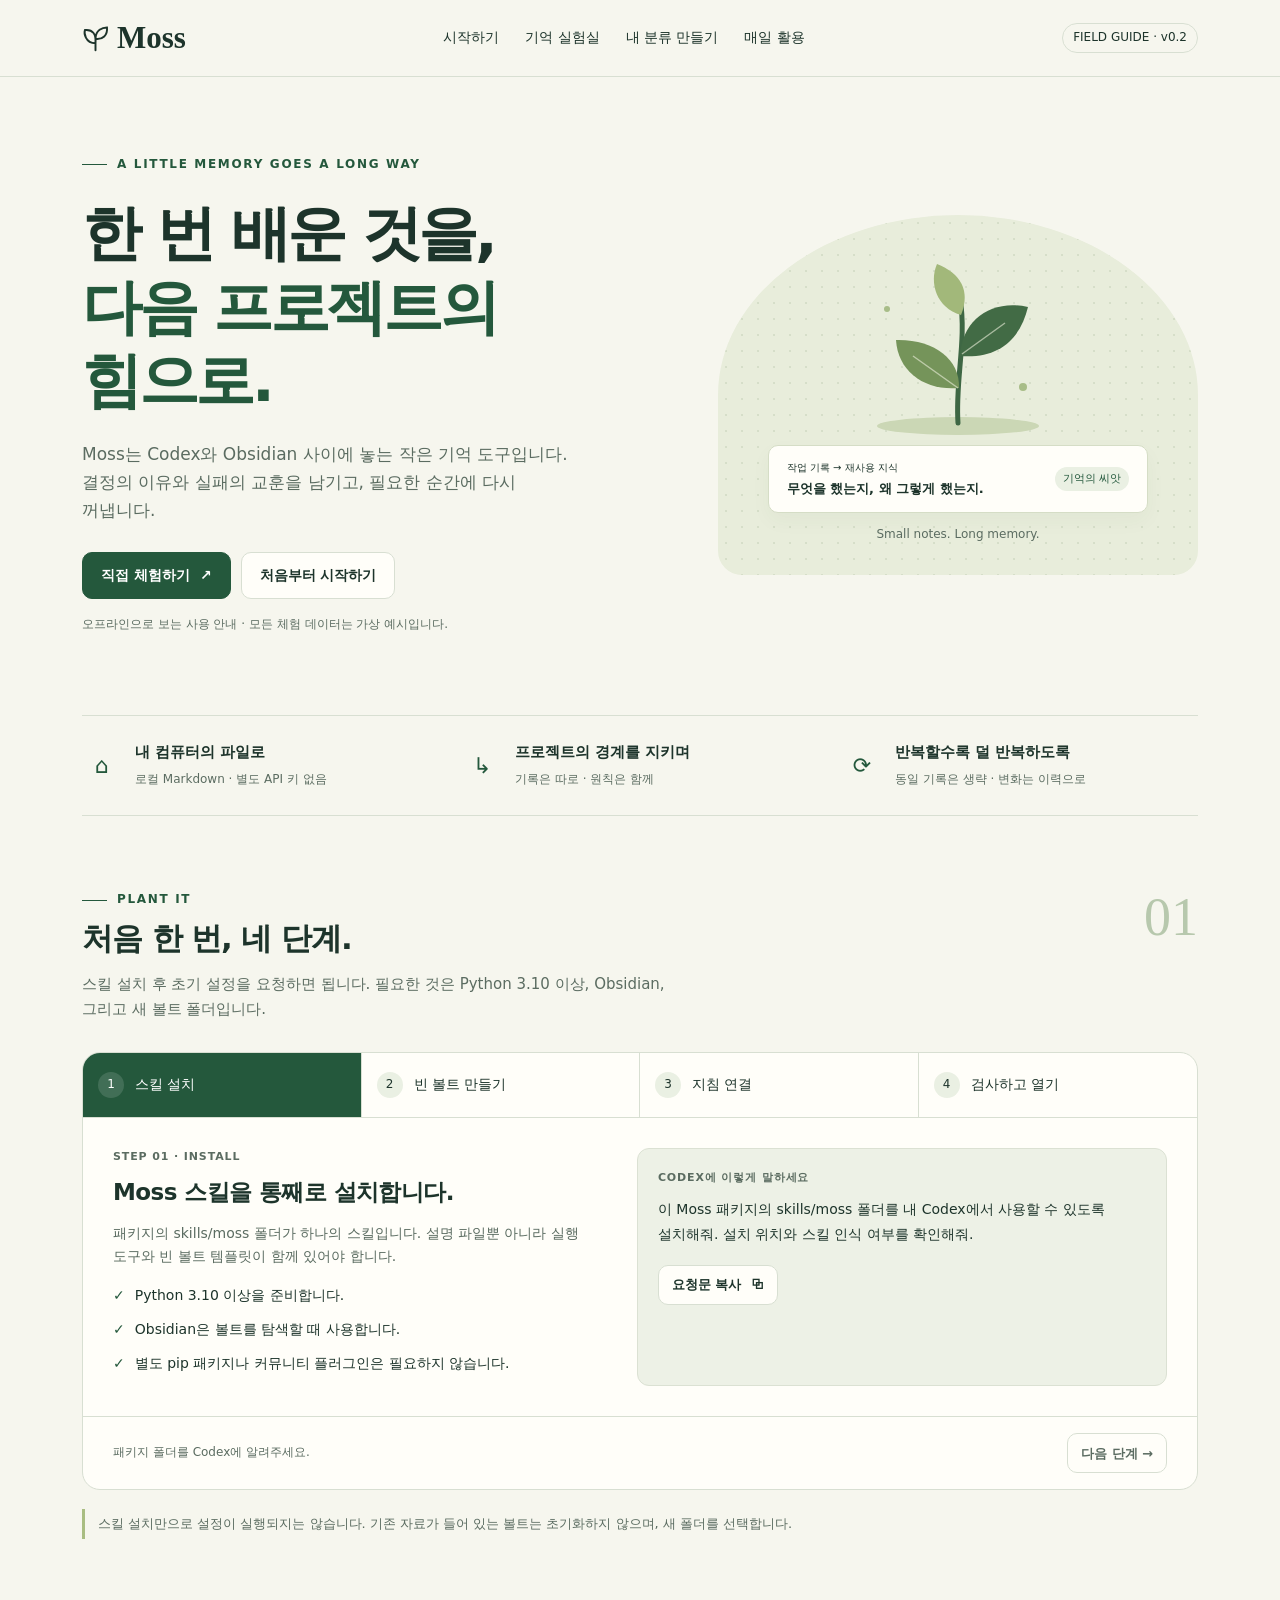
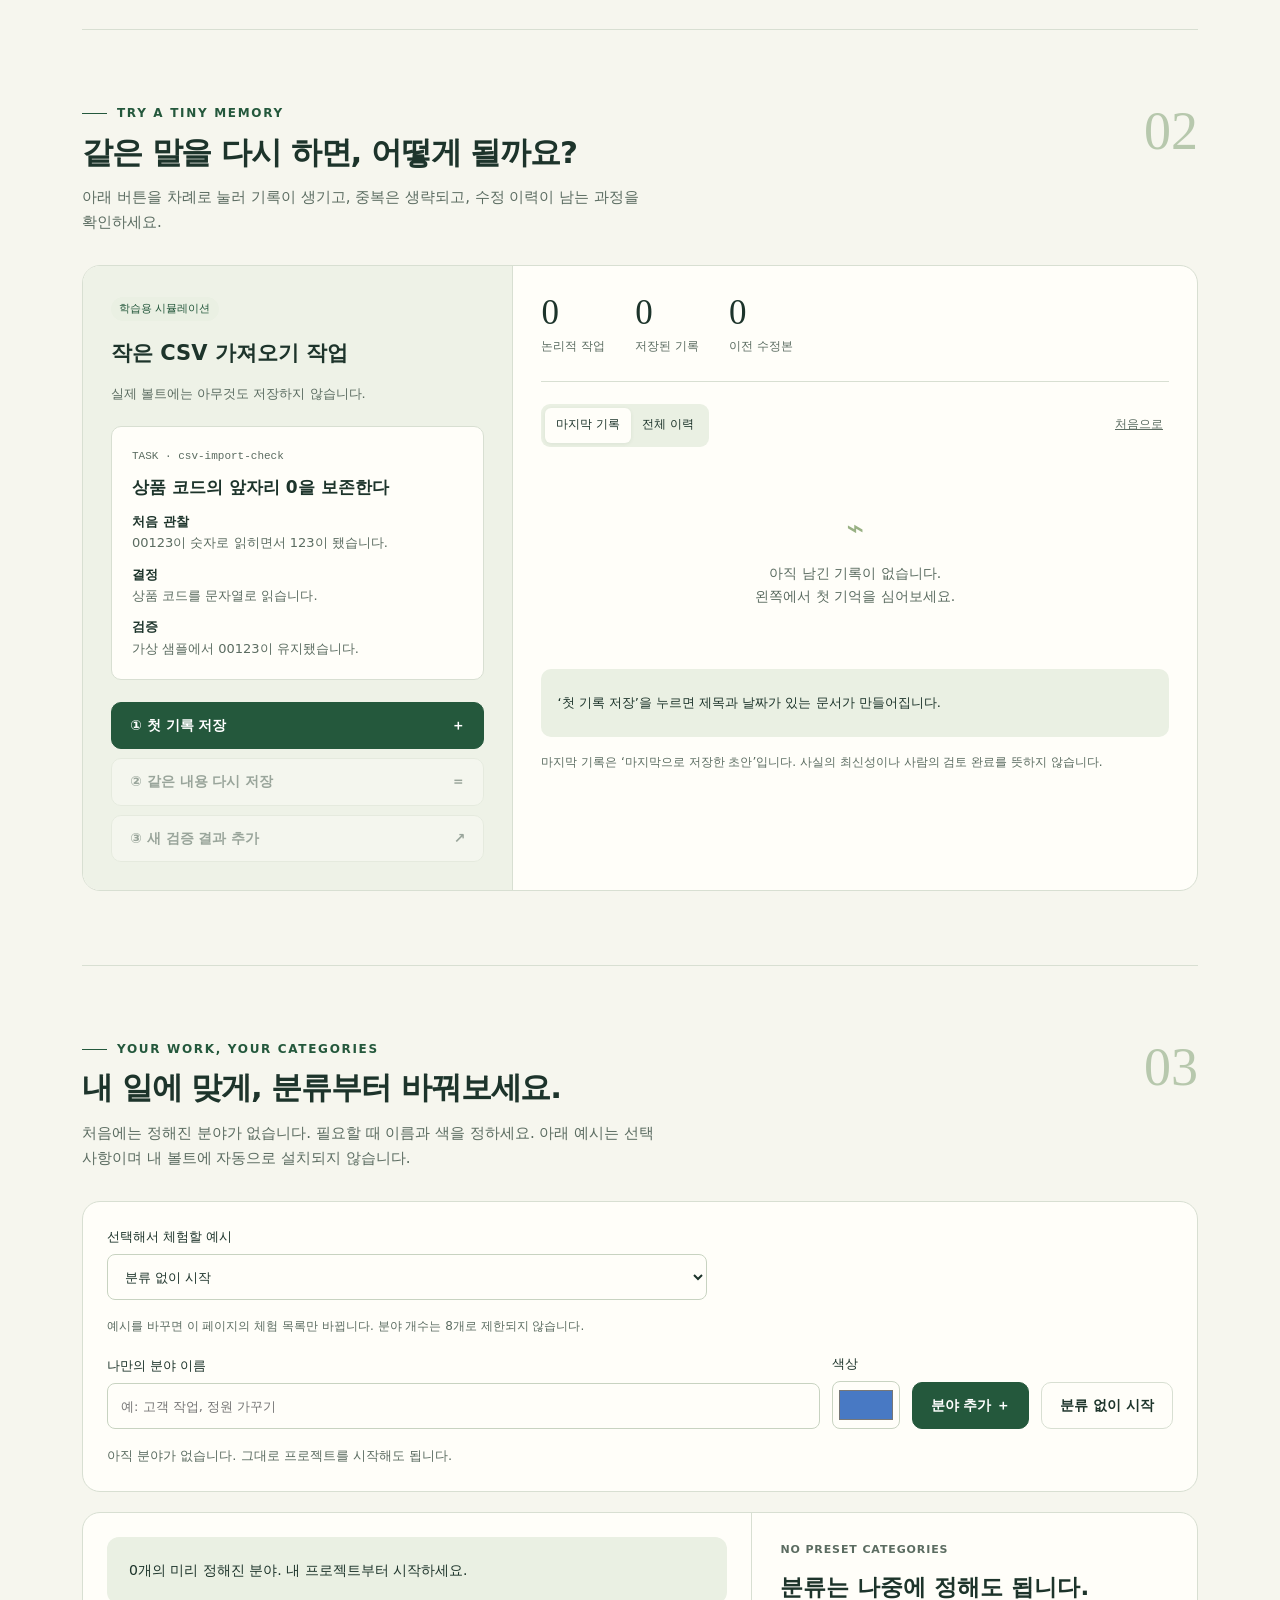
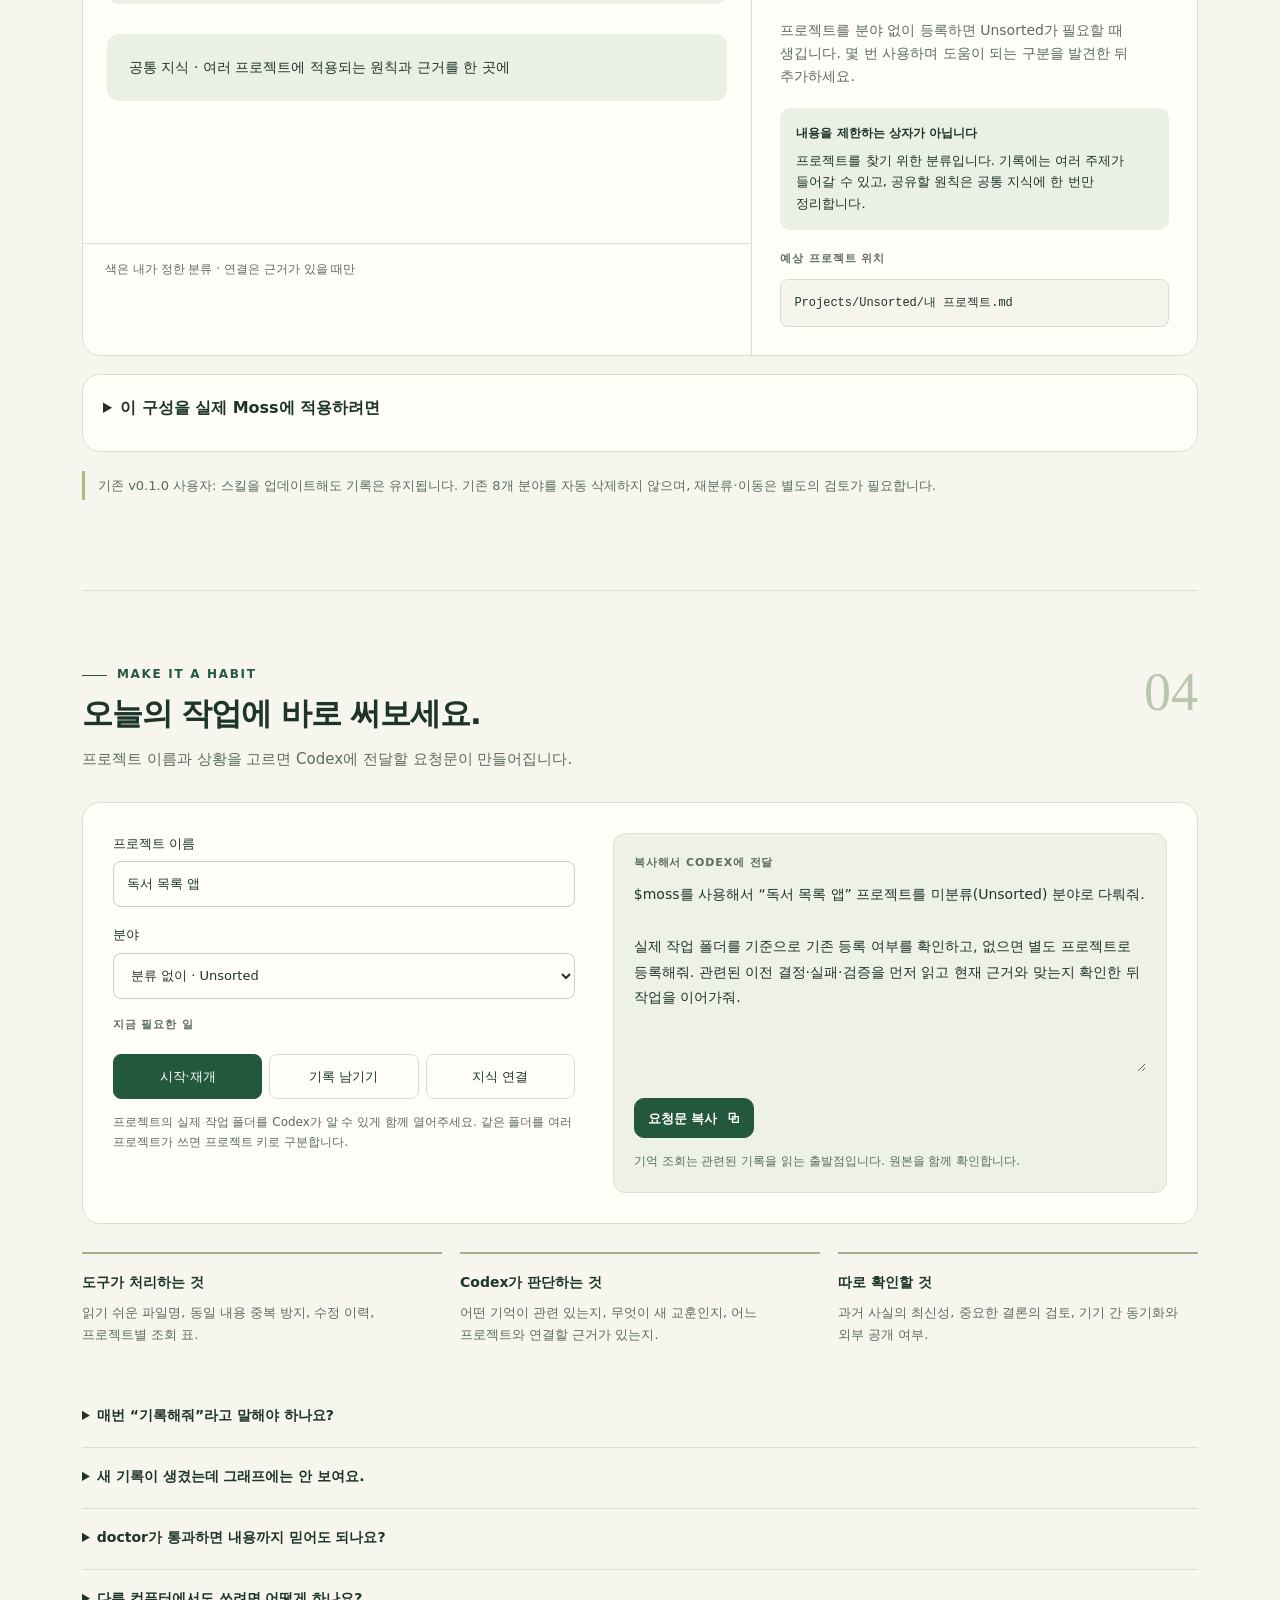
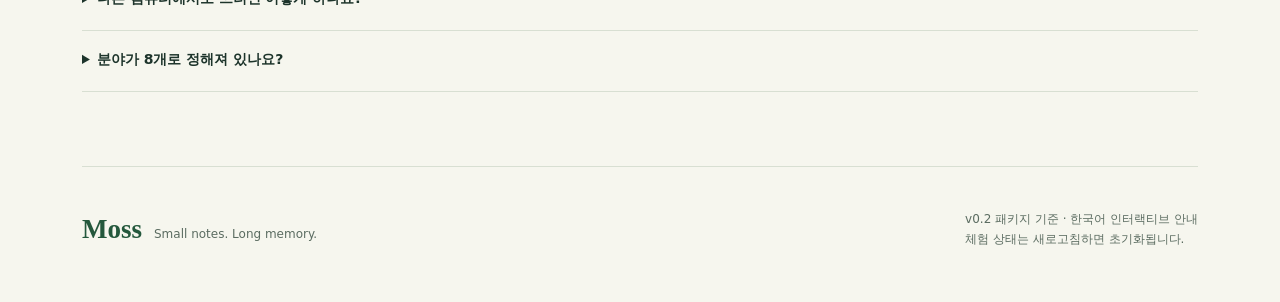
==== commit d5d8556e: "Make Moss v0.2.0 personal: zero preset areas, custom categories and colors" ====
--- a/docs/index.html
+++ b/docs/index.html
@@ -10,11 +10,12 @@
 @media(max-width:650px){.wrap{padding:0 20px}.top .wrap{min-height:68px;gap:15px}.top nav{gap:13px;font-size:12px}.brand{font-size:27px}.brand svg{width:20px}.hero{grid-template-columns:1fr;padding:42px 0;gap:30px}.hero-art{min-height:290px;max-width:440px;width:100%;margin:auto}.hero-art>svg{height:150px}.lead{font-size:15px}.manifest{grid-template-columns:1fr;gap:15px;padding:22px 0}.manifest>div{gap:14px}.manifest strong{font-size:14px}.manifest small{font-size:12px}.symbol{width:29px}.section-head h2{font-size:27px}.section-n{font-size:40px}.section-head{gap:12px}section{padding:48px 0}.steps{grid-template-columns:repeat(2,1fr)}.step{border-bottom:1px solid var(--line);padding:14px}.step:nth-child(2){border-right:0}.step:nth-child(n+3){border-bottom:0}.setup-body,.builder{grid-template-columns:1fr;padding:22px;gap:20px}.setup-footer{padding:15px 22px}.setup-footer>span{max-width:58%}.lab{grid-template-columns:1fr}.lab-input{border-right:0;border-bottom:1px solid var(--line);padding:22px}.lab-output{padding:22px}.lab-controls{grid-template-columns:1fr}.stats{justify-content:space-around;gap:16px}.graph-layout{grid-template-columns:1fr}.graph-side{border-left:0;border-top:1px solid var(--line);padding:22px}.graph{height:390px}.node{width:88px;font-size:12px}.legend-grid{grid-template-columns:repeat(4,1fr);gap:6px}.legend{font-size:11px}.graph-bar{padding:14px;flex-wrap:wrap}.responsibilities{grid-template-columns:1fr;gap:18px}.footer{align-items:start;flex-direction:column;gap:10px}.prompt-box{padding:17px}.caption{font-size:11px}.scenarios{margin-top:15px}.section-head p{font-size:14px}}
 @media(max-width:370px){.wrap{padding:0 14px}.top nav{gap:9px;font-size:11px}.brand{font-size:25px}.brand svg{display:none}.legend-grid{grid-template-columns:repeat(3,1fr)}.section-head h2{font-size:25px}.node{width:74px;font-size:11px}.graph{height:360px}.btn{padding:10px 13px}.stats b{font-size:31px}}
 @media(prefers-reduced-motion:reduce){html{scroll-behavior:auto}*,*:before,*:after{animation:none!important;transition:none!important}}
+.personalizer{padding:24px;margin-bottom:20px}.profile-intro{max-width:600px}.domain-form{display:flex;align-items:end;gap:12px;flex-wrap:wrap}.domain-form .field:first-child{flex:1;min-width:180px}.domain-form input[type=color]{width:68px;height:48px;padding:4px}.domain-form .field{margin-bottom:0}#profile-status{font-size:13px;color:var(--muted);margin:16px 0 0}.domain-preview{display:grid;grid-template-columns:repeat(auto-fit,minmax(145px,1fr));gap:14px;padding:24px;align-content:start;min-height:330px}.area-card{display:flex;flex-direction:column;align-items:start;gap:9px;border:1px solid var(--line);border-top:5px solid var(--c);border-radius:12px;padding:18px;background:var(--white);text-align:left;overflow-wrap:anywhere}.area-card[aria-pressed=true]{background:var(--soft);outline:2px solid var(--green)}.area-card small{color:var(--muted)}.shared-card,.empty-profile{grid-column:1/-1;padding:22px;border-radius:12px;background:var(--soft);font-size:14px}.profile-export{padding:20px;margin-top:18px}.profile-export summary{cursor:pointer;font-weight:600;min-height:36px}.profile-export p{margin-top:14px;font-size:14px;color:var(--muted)}#profile-json{width:100%;min-height:230px;padding:15px;background:var(--paper);border:1px solid var(--line);border-radius:8px;margin-bottom:12px;font-family:monospace;font-size:13px}@media(max-width:650px){.personalizer{padding:20px}.domain-preview{padding:18px}.domain-form{gap:10px}.domain-form .btn{flex:1}.top nav{gap:10px}.top nav a{font-size:11px}}
 </style>
 </head>
 <body>
 <a class="skip" href="#main">본문으로 이동</a>
-<header class="top"><div class="wrap"><a class="brand" href="#main" aria-label="Moss 처음으로"><svg viewBox="0 0 30 34" aria-hidden="true"><path d="M15 31V15M15 23C3 23 2 11 3 8c9-1 13 5 12 15M15 18C15 8 23 5 28 5c1 9-5 14-13 13" fill="none" stroke="currentColor" stroke-width="2.2" stroke-linecap="round"/></svg>Moss</a><nav aria-label="가이드 목차"><a href="#setup">시작하기</a><a href="#lab">기억 실험실</a><a href="#map">지식 지도</a><a href="#daily">매일 활용</a></nav><span class="version">FIELD GUIDE · v0.1</span></div></header>
+<header class="top"><div class="wrap"><a class="brand" href="#main" aria-label="Moss 처음으로"><svg viewBox="0 0 30 34" aria-hidden="true"><path d="M15 31V15M15 23C3 23 2 11 3 8c9-1 13 5 12 15M15 18C15 8 23 5 28 5c1 9-5 14-13 13" fill="none" stroke="currentColor" stroke-width="2.2" stroke-linecap="round"/></svg>Moss</a><nav aria-label="가이드 목차"><a href="#setup">시작하기</a><a href="#lab">기억 실험실</a><a href="#map">내 분류 만들기</a><a href="#daily">매일 활용</a></nav><span class="version">FIELD GUIDE · v0.2</span></div></header>
 <main class="wrap" id="main">
 <div class="hero"><div><div class="eyebrow">A little memory goes a long way</div><h1>한 번 배운 것을,<br><em>다음 프로젝트의 힘으로.</em></h1><p class="lead">Moss는 Codex와 Obsidian 사이에 놓는 작은 기억 도구입니다. 결정의 이유와 실패의 교훈을 남기고, 필요한 순간에 다시 꺼냅니다.</p><div class="actions"><a class="btn primary" href="#lab">직접 체험하기 <span aria-hidden="true">↗</span></a><a class="btn" href="#setup">처음부터 시작하기</a></div><div class="caption">오프라인으로 보는 사용 안내 · 모든 체험 데이터는 가상 예시입니다.</div></div><div class="hero-art" aria-label="작은 기록에서 재사용 지식이 자라는 모습을 그린 그림"><svg viewBox="0 0 240 200" aria-hidden="true"><ellipse cx="120" cy="181" rx="81" ry="9" fill="#cbd7b5"/><g class="sprout"><path d="M120 178C117 135 129 95 122 53" fill="none" stroke="#3e6744" stroke-width="5" stroke-linecap="round"/><path d="M121 143C87 146 60 127 58 95c38-1 64 19 63 48" fill="#75945a"/><path d="M122 111C124 74 154 54 190 62c-8 33-30 52-68 49" fill="#426b45"/><path d="M123 70C98 63 91 37 99 19c23 9 34 26 24 51" fill="#a2b87a"/><path d="M75 111l45 32m47-65l-43 31" stroke="#ebefda" fill="none" stroke-width="1.5" opacity=".6"/></g><circle cx="49" cy="64" r="3" fill="#a8bd88"/><circle cx="185" cy="142" r="4" fill="#a8bd88"/></svg><div class="floating-note"><div><small>작업 기록 → 재사용 지식</small><br><b>무엇을 했는지, 왜 그렇게 했는지.</b></div><span class="badge">기억의 씨앗</span></div><div class="art-footer">Small notes. Long memory.</div></div></div>
 <div class="manifest"><div><span class="symbol" aria-hidden="true">⌂</span><div><strong>내 컴퓨터의 파일로</strong><small>로컬 Markdown · 별도 API 키 없음</small></div></div><div><span class="symbol" aria-hidden="true">↳</span><div><strong>프로젝트의 경계를 지키며</strong><small>기록은 따로 · 원칙은 함께</small></div></div><div><span class="symbol" aria-hidden="true">⟳</span><div><strong>반복할수록 덜 반복하도록</strong><small>동일 기록은 생략 · 변화는 이력으로</small></div></div></div>
@@ -23,10 +24,13 @@
 
 <section id="lab"><div class="section-head"><div><div class="eyebrow">Try a tiny memory</div><h2>같은 말을 다시 하면, 어떻게 될까요?</h2><p>아래 버튼을 차례로 눌러 기록이 생기고, 중복은 생략되고, 수정 이력이 남는 과정을 확인하세요.</p></div><span class="section-n" aria-hidden="true">02</span></div><div class="panel lab"><div class="lab-input"><span class="badge">학습용 시뮬레이션</span><h3 style="margin-top:15px">작은 CSV 가져오기 작업</h3><p style="font-size:13px;color:var(--muted)">실제 볼트에는 아무것도 저장하지 않습니다.</p><div class="example-note"><div class="type">TASK · csv-import-check</div><h4>상품 코드의 앞자리 0을 보존한다</h4><dl><dt>처음 관찰</dt><dd>00123이 숫자로 읽히면서 123이 됐습니다.</dd><dt>결정</dt><dd>상품 코드를 문자열로 읽습니다.</dd><dt>검증</dt><dd>가상 샘플에서 00123이 유지됐습니다.</dd></dl></div><div class="lab-controls"><button id="save-first" class="btn primary">① 첫 기록 저장 <span aria-hidden="true">＋</span></button><button id="save-same" class="btn" disabled>② 같은 내용 다시 저장 <span aria-hidden="true">＝</span></button><button id="save-revision" class="btn" disabled>③ 새 검증 결과 추가 <span aria-hidden="true">↗</span></button></div></div><div class="lab-output"><div class="stats"><div><b id="stat-tasks">0</b><small>논리적 작업</small></div><div><b id="stat-files">0</b><small>저장된 기록</small></div><div><b id="stat-history">0</b><small>이전 수정본</small></div></div><div class="view-bar"><div class="seg" role="group" aria-label="기록 보기"><button id="view-latest" aria-pressed="true">마지막 기록</button><button id="view-all" aria-pressed="false">전체 이력</button></div><button class="reset" id="reset-lab">처음으로</button></div><div class="records" id="records"></div><div class="event" id="lab-event" role="status" aria-live="polite">‘첫 기록 저장’을 누르면 제목과 날짜가 있는 문서가 만들어집니다.</div><p class="caption">마지막 기록은 ‘마지막으로 저장한 초안’입니다. 사실의 최신성이나 사람의 검토 완료를 뜻하지 않습니다.</p></div></div></section>
 
-<section id="map"><div class="section-head"><div><div class="eyebrow">A map with meaning</div><h2>색은 분야, 연결은 이유.</h2><p>분야나 노드를 선택해 보세요. 같은 분야라는 이유만으로 모든 문서를 연결하지 않습니다.</p></div><span class="section-n" aria-hidden="true">03</span></div><div class="legend-grid" id="legend" role="group" aria-label="분야 선택"></div><div class="panel graph-layout"><div><div class="graph" id="graph"><svg class="wires" viewBox="0 0 100 100" preserveAspectRatio="none" aria-hidden="true"><line class="relation" x1="50" y1="49" x2="20" y2="20"/><line class="relation" x1="50" y1="49" x2="50" y2="13"/><line class="relation" x1="50" y1="49" x2="50" y2="85"/><g id="log-wires" hidden><line x1="20" y1="20" x2="9" y2="37"/><line x1="50" y1="13" x2="65" y2="28"/><line x1="50" y1="85" x2="65" y2="69"/></g></svg><div id="graph-nodes"></div><div id="graph-logs" hidden><div class="lognode" style="left:9%;top:37%">기록</div><div class="lognode" style="left:65%;top:28%">기록</div><div class="lognode" style="left:65%;top:69%">기록</div></div></div><div class="graph-bar"><label class="switch"><input id="show-logs" type="checkbox">작업 로그도 보기</label><span>가상 프로젝트로 그린 구조 예시</span></div></div><div class="graph-side" aria-live="polite"><div class="mini-label" id="map-domain"></div><h3 id="map-title"></h3><p id="map-desc"></p><div class="reason"><b id="map-reason-title"></b><span id="map-reason"></span></div><div class="mini-label">볼트에서 찾는 위치</div><div class="path" id="map-path"></div><p class="caption" id="map-extra"></p></div></div><p class="notice">기본 전역 그래프는 작업 로그·탐색용 목록을 숨깁니다. 새 기록은 프로젝트 표에 반영되고, 그래프에는 의미 있는 지식 관계가 남습니다.</p></section>
+<section id="map"><div class="section-head"><div><div class="eyebrow">Your work, your categories</div><h2>내 일에 맞게, 분류부터 바꿔보세요.</h2><p>처음에는 정해진 분야가 없습니다. 필요할 때 이름과 색을 정하세요. 아래 예시는 선택 사항이며 내 볼트에 자동으로 설치되지 않습니다.</p></div><span class="section-n" aria-hidden="true">03</span></div>
+<div class="panel personalizer"><div class="profile-intro"><label class="field">선택해서 체험할 예시<select id="persona"><option value="none">분류 없이 시작</option><option value="studio">프리랜서의 예시</option><option value="learner">배우는 사람의 예시</option></select></label><p class="caption">예시를 바꾸면 이 페이지의 체험 목록만 바뀝니다. 분야 개수는 8개로 제한되지 않습니다.</p></div><form id="domain-form" class="domain-form"><label class="field">나만의 분야 이름<input id="domain-name" maxlength="80" placeholder="예: 고객 작업, 정원 가꾸기" autocomplete="off"></label><label class="field">색상<input id="domain-color" type="color" value="#4879c4"></label><button class="btn primary" type="submit">분야 추가 ＋</button><button class="btn" id="clear-domains" type="button">분류 없이 시작</button></form><p id="profile-status" role="status" aria-live="polite">아직 분야가 없습니다. 그대로 프로젝트를 시작해도 됩니다.</p></div>
+<div class="panel graph-layout"><div><div class="domain-preview" id="domain-preview"></div><div class="graph-bar"><span>색은 내가 정한 분류 · 연결은 근거가 있을 때만</span></div></div><div class="graph-side" aria-live="polite"><div class="mini-label" id="map-domain"></div><h3 id="map-title"></h3><p id="map-desc"></p><div class="reason"><b>내용을 제한하는 상자가 아닙니다</b><span>프로젝트를 찾기 위한 분류입니다. 기록에는 여러 주제가 들어갈 수 있고, 공유할 원칙은 공통 지식에 한 번만 정리합니다.</span></div><div class="mini-label">예상 프로젝트 위치</div><div class="path" id="map-path"></div></div></div>
+<details class="profile-export panel"><summary>이 구성을 실제 Moss에 적용하려면</summary><p>아래 설정은 이름·색상만 담습니다. Codex에 복사해서 전달하면 현재 볼트의 분류에 추가하거나 표시 이름과 색을 갱신합니다. 기존 기록을 옮기거나 삭제하지 않습니다.</p><textarea id="profile-json" readonly aria-label="나의 분야 설정 JSON"></textarea><button class="btn small" id="copy-profile">설정 요청문 복사</button></details><p class="notice">기존 v0.1.0 사용자: 스킬을 업데이트해도 기록은 유지됩니다. 기존 8개 분야를 자동 삭제하지 않으며, 재분류·이동은 별도의 검토가 필요합니다.</p></section>
 
-<section id="daily"><div class="section-head"><div><div class="eyebrow">Make it a habit</div><h2>오늘의 작업에 바로 써보세요.</h2><p>프로젝트 이름과 상황을 고르면 Codex에 전달할 요청문이 만들어집니다.</p></div><span class="section-n" aria-hidden="true">04</span></div><div class="panel builder"><div><label class="field">프로젝트 이름<input id="project-name" value="독서 목록 앱" maxlength="60" autocomplete="off"></label><label class="field">분야<select id="project-domain"></select></label><div class="mini-label">지금 필요한 일</div><div class="scenarios" role="group" aria-label="작업 상황"><button class="scenario" data-mode="start" aria-pressed="true">시작·재개</button><button class="scenario" data-mode="finish" aria-pressed="false">기록 남기기</button><button class="scenario" data-mode="share" aria-pressed="false">지식 연결</button></div><p class="prompt-hint">프로젝트의 실제 작업 폴더를 Codex가 알 수 있게 함께 열어주세요. 같은 폴더를 여러 프로젝트가 쓰면 프로젝트 키로 구분합니다.</p></div><div class="prompt-box"><div class="mini-label">복사해서 Codex에 전달</div><textarea id="daily-prompt" readonly aria-label="생성된 Codex 요청문"></textarea><button class="btn primary small" id="copy-daily">요청문 복사 <span aria-hidden="true">⧉</span></button><div class="prompt-hint" id="daily-hint" aria-live="polite"></div></div></div><div class="responsibilities"><div class="responsibility"><b>도구가 처리하는 것</b><p>읽기 쉬운 파일명, 동일 내용 중복 방지, 수정 이력, 프로젝트별 조회 표.</p></div><div class="responsibility"><b>Codex가 판단하는 것</b><p>어떤 기억이 관련 있는지, 무엇이 새 교훈인지, 어느 프로젝트와 연결할 근거가 있는지.</p></div><div class="responsibility"><b>따로 확인할 것</b><p>과거 사실의 최신성, 중요한 결론의 검토, 기기 간 동기화와 외부 공개 여부.</p></div></div><div class="faq"><details><summary>매번 “기록해줘”라고 말해야 하나요?</summary><p>지침 연결을 선택하면 Codex는 중요한 시작·완료 시점에 Moss를 사용하도록 안내받습니다. 다만 호출이 항상 보장되지는 않습니다. 오래 열린 채팅이나 누락이 의심되는 때는 “$moss를 적용해줘”라고 명시하세요. 모든 대화를 실시간으로 기록하는 기능은 아닙니다.</p></details><details><summary>새 기록이 생겼는데 그래프에는 안 보여요.</summary><p>기본 그래프에서 작업 로그를 숨기기 때문입니다. Home → 분야 → 프로젝트의 표에서 확인하세요. 그래프 검색을 특정 Records 폴더로 바꾸면 로그도 볼 수 있습니다. 이 페이지의 ‘작업 로그도 보기’는 그 차이를 설명하는 예시입니다.</p></details><details><summary>doctor가 통과하면 내용까지 믿어도 되나요?</summary><p>doctor는 볼트 구조, 프로젝트 연결 정보, 수정본 표시, Canvas 대상, 지침 연결 등을 검사합니다. 내용의 사실 여부, 모든 링크, Obsidian의 실제 화면까지 확인하지는 않습니다. 중요한 판단은 원본과 근거일을 다시 확인하세요.</p></details><details><summary>다른 컴퓨터에서도 쓰려면 어떻게 하나요?</summary><p>스킬과 볼트를 옮긴 뒤 새 기기의 설정 파일로 경로를 연결하고, 프로젝트 원본 폴더를 맞춘 후 doctor를 실행합니다. Moss가 클라우드 동기화를 제공하지는 않습니다. 동기화된 서로 다른 복사본에 동시에 쓰는 작업은 별도로 조정해야 합니다.</p></details><details><summary>개인 기록이 패키지에 들어 있나요?</summary><p>배포용 템플릿은 프로젝트와 기록이 없는 상태입니다. 이 안내에 나오는 상품 코드, 프로젝트 이름과 연결은 설명을 위한 가상 예시이며 설치 때 볼트에 추가되지 않습니다. 이 HTML도 로컬 파일을 읽거나 쓰지 않습니다.</p></details></div></section>
-<footer class="footer"><div><strong>Moss</strong>Small notes. Long memory.</div><div>v0.1 패키지 기준 · 한국어 인터랙티브 안내<br>체험 상태는 새로고침하면 초기화됩니다.</div></footer>
+<section id="daily"><div class="section-head"><div><div class="eyebrow">Make it a habit</div><h2>오늘의 작업에 바로 써보세요.</h2><p>프로젝트 이름과 상황을 고르면 Codex에 전달할 요청문이 만들어집니다.</p></div><span class="section-n" aria-hidden="true">04</span></div><div class="panel builder"><div><label class="field">프로젝트 이름<input id="project-name" value="독서 목록 앱" maxlength="60" autocomplete="off"></label><label class="field">분야<select id="project-domain"></select></label><div class="mini-label">지금 필요한 일</div><div class="scenarios" role="group" aria-label="작업 상황"><button class="scenario" data-mode="start" aria-pressed="true">시작·재개</button><button class="scenario" data-mode="finish" aria-pressed="false">기록 남기기</button><button class="scenario" data-mode="share" aria-pressed="false">지식 연결</button></div><p class="prompt-hint">프로젝트의 실제 작업 폴더를 Codex가 알 수 있게 함께 열어주세요. 같은 폴더를 여러 프로젝트가 쓰면 프로젝트 키로 구분합니다.</p></div><div class="prompt-box"><div class="mini-label">복사해서 Codex에 전달</div><textarea id="daily-prompt" readonly aria-label="생성된 Codex 요청문"></textarea><button class="btn primary small" id="copy-daily">요청문 복사 <span aria-hidden="true">⧉</span></button><div class="prompt-hint" id="daily-hint" aria-live="polite"></div></div></div><div class="responsibilities"><div class="responsibility"><b>도구가 처리하는 것</b><p>읽기 쉬운 파일명, 동일 내용 중복 방지, 수정 이력, 프로젝트별 조회 표.</p></div><div class="responsibility"><b>Codex가 판단하는 것</b><p>어떤 기억이 관련 있는지, 무엇이 새 교훈인지, 어느 프로젝트와 연결할 근거가 있는지.</p></div><div class="responsibility"><b>따로 확인할 것</b><p>과거 사실의 최신성, 중요한 결론의 검토, 기기 간 동기화와 외부 공개 여부.</p></div></div><div class="faq"><details><summary>매번 “기록해줘”라고 말해야 하나요?</summary><p>지침 연결을 선택하면 Codex는 중요한 시작·완료 시점에 Moss를 사용하도록 안내받습니다. 다만 호출이 항상 보장되지는 않습니다. 오래 열린 채팅이나 누락이 의심되는 때는 “$moss를 적용해줘”라고 명시하세요. 모든 대화를 실시간으로 기록하는 기능은 아닙니다.</p></details><details><summary>새 기록이 생겼는데 그래프에는 안 보여요.</summary><p>기본 그래프에서 작업 로그를 숨기기 때문입니다. Home → 분야 → 프로젝트의 표에서 확인하세요. 그래프 검색을 특정 Records 폴더로 바꾸면 로그도 볼 수 있습니다. 이 페이지의 ‘작업 로그도 보기’는 그 차이를 설명하는 예시입니다.</p></details><details><summary>doctor가 통과하면 내용까지 믿어도 되나요?</summary><p>doctor는 볼트 구조, 프로젝트 연결 정보, 수정본 표시, Canvas 대상, 지침 연결 등을 검사합니다. 내용의 사실 여부, 모든 링크, Obsidian의 실제 화면까지 확인하지는 않습니다. 중요한 판단은 원본과 근거일을 다시 확인하세요.</p></details><details><summary>다른 컴퓨터에서도 쓰려면 어떻게 하나요?</summary><p>스킬과 볼트를 옮긴 뒤 새 기기의 설정 파일로 경로를 연결하고, 프로젝트 원본 폴더를 맞춘 후 doctor를 실행합니다. Moss가 클라우드 동기화를 제공하지는 않습니다. 동기화된 서로 다른 복사본에 동시에 쓰는 작업은 별도로 조정해야 합니다.</p></details><details><summary>분야가 8개로 정해져 있나요?</summary><p>아닙니다. v0.2부터 새 볼트는 분야가 0개이며, 사용자의 이름과 색상으로 설정합니다. 예시 선택은 필수가 아닙니다. 개인 기록도 포함되지 않으며, 이 HTML은 로컬 볼트를 읽거나 쓰지 않습니다.</p></details></div></section>
+<footer class="footer"><div><strong>Moss</strong>Small notes. Long memory.</div><div>v0.2 패키지 기준 · 한국어 인터랙티브 안내<br>체험 상태는 새로고침하면 초기화됩니다.</div></footer>
 </main><div id="toast" class="toast" role="status" aria-live="polite" hidden></div>
 <noscript><p style="padding:24px">체험 기능에는 JavaScript가 필요합니다. 기본 설명은 그대로 읽을 수 있습니다.</p></noscript>
 <script>
@@ -34,7 +38,7 @@
 const $=s=>document.querySelector(s),$$=s=>Array.from(document.querySelectorAll(s));
 const steps=[
  {k:'Step 01 · Install',title:'Moss 스킬을 통째로 설치합니다.',desc:'패키지의 skills/moss 폴더가 하나의 스킬입니다. 설명 파일뿐 아니라 실행 도구와 빈 볼트 템플릿이 함께 있어야 합니다.',checks:['Python 3.10 이상을 준비합니다.','Obsidian은 볼트를 탐색할 때 사용합니다.','별도 pip 패키지나 커뮤니티 플러그인은 필요하지 않습니다.'],prompt:'이 Moss 패키지의 skills/moss 폴더를 내 Codex에서 사용할 수 있도록 설치해줘. 설치 위치와 스킬 인식 여부를 확인해줘.',foot:'패키지 폴더를 Codex에 알려주세요.'},
- {k:'Step 02 · Set up',title:'기억이 자랄 빈 폴더를 만듭니다.',desc:'Moss가 홈, 분야별 목록, 템플릿과 Canvas를 준비합니다. 기존 개인 볼트를 합치는 작업은 초기 설정에 포함되지 않습니다.',checks:['새 폴더 또는 비어 있는 폴더를 선택합니다.','처음에는 프로젝트와 작업 기록이 0개입니다.','기기별 경로는 ~/.moss/config.json에 저장합니다.'],prompt:'$moss를 사용해서 내 Documents 폴더에 Moss라는 새 볼트를 만들어줘. 폴더에 기존 자료가 있다면 덮어쓰지 말고 상태를 알려줘.',foot:'설치와 초기 설정은 별도 단계입니다.'},
+ {k:'Step 02 · Set up',title:'기억이 자랄 빈 폴더를 만듭니다.',desc:'Moss가 홈, 템플릿과 Canvas를 준비합니다. 분야는 내 업무에 맞춰 선택하며 미리 정해진 8개 목록은 없습니다. 기존 개인 볼트를 합치는 작업은 초기 설정에 포함되지 않습니다.',checks:['새 폴더 또는 비어 있는 폴더를 선택합니다.','처음에는 프로젝트와 작업 기록이 0개입니다.','분류는 0개로 시작하거나, 내가 정한 이름과 색상으로 만듭니다.'],prompt:'$moss로 내가 기억하려는 일과 선호하는 언어를 먼저 확인하고, 필요한 분류를 함께 정해줘. 분류 없이 시작해도 좋아. 그 선택으로 Documents 폴더에 Moss라는 새 빈 볼트를 만들어줘.',foot:'설치와 초기 설정은 별도 단계입니다.'},
  {k:'Step 03 · Connect',title:'프로젝트의 시작과 끝에 연결합니다.',desc:'지침 연결을 요청하면 Codex의 AGENTS.md에 Moss 전용 구간이 추가됩니다. 기존 지침은 백업하고, 관련 없는 내용은 유지합니다.',checks:['시작할 때 관련 기억을 먼저 읽습니다.','의미 있는 완료·중단 때 결정과 검증을 기록합니다.','명시적으로 요청할 때만 쓰고 싶다면 지침 연결을 생략합니다.'],prompt:'$moss를 프로젝트 시작과 의미 있는 완료 시점에 사용하도록 내 Codex 지침에 연결해줘. 기존 지침은 보존하고, 다른 기억 도구와 충돌하는지 확인해줘.',foot:'같은 기억 도구의 지침이 있으면 먼저 조정합니다.'},
  {k:'Step 04 · Verify',title:'검사하고, Home에서 시작하세요.',desc:'doctor로 구조와 연결 상태를 확인합니다. Obsidian에서 생성한 폴더를 볼트로 열고 Home → 분야 → 프로젝트로 이동합니다.',checks:['doctor의 오류와 경고를 확인합니다.','Obsidian에서 Home과 Knowledge Map을 엽니다.','첫 프로젝트는 실제 작업 폴더와 분야로 등록합니다.'],prompt:'$moss의 doctor를 실행해서 초기 설정을 확인해줘. 볼트 경로와 검사 결과를 알려주고, 첫 프로젝트를 등록할 수 있는 상태인지 확인해줘.',foot:'검사 통과는 기록 내용의 사실 검증이 아닙니다.'}
 ];let stepIndex=0;
@@ -49,23 +53,18 @@
 $('#save-same').addEventListener('click',()=>renderLab('같은 작업·같은 내용입니다. 새 문서를 만들지 않았습니다. 저장된 기록 수는 그대로입니다.'));
 $('#save-revision').addEventListener('click',()=>{if(!revisions.length)return;let n=revisions.length+1;revisions.push({rev:n,text:'가상 검증 범위를 '+n+'개 샘플로 넓혔습니다. 이전 결론의 적용 범위를 함께 기록합니다.'});renderLab('내용이 달라져 수정본 '+n+'이 생겼습니다. 이전 본문은 보존됩니다. ‘전체 이력’을 눌러 비교하세요.')});
 $('#view-latest').addEventListener('click',()=>{all=false;renderLab()});$('#view-all').addEventListener('click',()=>{all=true;renderLab()});$('#reset-lab').addEventListener('click',()=>{revisions=[];all=false;renderLab('체험을 초기화했습니다. 실제 파일은 생성하거나 삭제하지 않습니다.')});renderLab();
-const domains=[
- {en:'Research',ko:'연구',color:'#4879C4',x:20,y:20,project:'지역 수요 예측',desc:'질문·자료·측정·실증 근거를 다루는 프로젝트입니다.',reason:'관측 지역이 바뀌면 같은 예측 결과가 유지되는지 다시 확인해야 하므로 공통 원칙에 연결합니다.',linked:true},
- {en:'Development',ko:'개발',color:'#35A38B',x:50,y:13,project:'독서 목록 앱',desc:'기능 구현·테스트·운영에서 얻은 결정을 보관합니다.',reason:'테스트 자료와 실제 입력이 다를 때 검증 범위를 다시 확인해야 하므로 공통 원칙에 연결합니다.',linked:true},
- {en:'Competitions',ko:'공모전',color:'#DE9745',x:80,y:20,project:'도시 아이디어 챌린지',desc:'공식 요건과 제작·평가·제출 과정의 근거를 모읍니다.',reason:'이 예시에서는 선택한 공통 원칙과의 적용 근거를 아직 정리하지 않았습니다. 연결 없이 남겨둡니다.'},
- {en:'Learning',ko:'학습',color:'#8672BD',x:84,y:49,project:'통계 학습 노트',desc:'과목·독서·연습에서 이해한 내용과 미해결 질문을 남깁니다.',reason:'같은 위키를 사용한다는 이유만으로 연구 프로젝트와 연결하지 않습니다. 실제 학습의 적용 사례가 생기면 연결합니다.'},
- {en:'Admissions',ko:'유학준비',color:'#CF7895',x:80,y:78,project:'석사 지원 계획',desc:'지원 전략·서류·추천서·장학금 준비를 구분해 기록합니다.',reason:'이 예시에서는 다른 프로젝트와 공유할 근거가 없습니다. 필요한 지원 자료는 프로젝트 안에서 찾습니다.'},
- {en:'Investing',ko:'투자',color:'#619846',x:50,y:85,project:'자산배분 노트',desc:'시장 관찰과 가설, 검증 결과와 위험 조건을 구별합니다.',reason:'표본 기간과 시장 조건이 바뀌면 과거 결과를 그대로 적용할 수 없으므로 공통 원칙에 연결합니다.',linked:true},
- {en:'Creative',ko:'창작',color:'#A98A61',x:20,y:78,project:'단편 소설',desc:'집필·영상·디자인에서 선택한 표현과 제작 교훈을 남깁니다.',reason:'표현이 비슷하다는 이유로 같은 지식으로 합치지 않습니다. 이 프로젝트의 고유한 맥락을 유지합니다.'},
- {en:'Operations',ko:'운영',color:'#7D8897',x:16,y:49,project:'개인 도구 정비',desc:'기억 구조와 도구 설정, 유지보수의 근거를 관리합니다.',reason:'운영 프로젝트가 모든 기록의 중심이 될 필요는 없습니다. 관련 작업에만 근거 링크를 붙입니다.'}
-];const shared={en:'Shared',ko:'공통 지식',color:'#2D9D9D',x:50,y:49,project:'자료 범위가 달라지면 재검증한다',desc:'여러 프로젝트에서 재사용하는 원칙을 한 곳에 둡니다. 이 예시의 원칙은 연구·개발·투자에 각각 다른 조건으로 적용됩니다.',reason:'원칙은 이 노트에 한 번만 씁니다. 각 프로젝트에는 자료 범위, 실제 검사와 결과 차이를 남깁니다.',linked:true};let selected='Research';
-function choose(en){selected=en;let d=[...domains,shared].find(x=>x.en===en);$$('[data-domain]').forEach(b=>b.setAttribute('aria-pressed',b.dataset.domain===en));$('#map-domain').textContent=d.ko+' · '+d.en+' · '+d.color;$('#map-title').textContent=d.project;$('#map-desc').textContent=d.desc;$('#map-reason-title').textContent=en==='Shared'?'함께 쓰는 방법':d.linked?'연결한 이유':'연결하지 않은 이유';$('#map-reason').textContent=d.reason;$('#map-path').textContent=en==='Shared'?'Knowledge/자료 범위가 달라지면 재검증한다.md':'Projects/'+d.en+'/'+d.project+'.md';$('#map-extra').textContent=en==='Shared'?'공통 지식은 자동으로 합성되지 않습니다. Codex가 근거·조건·예외를 확인해 정리합니다.':'작업 기록은 Records/'+d.en+'/ 아래에 별도로 저장됩니다. 색은 분야를 나타내며 검증 수준은 아닙니다.'}
-domains.forEach(d=>{const b=document.createElement('button');b.className='legend';b.dataset.domain=d.en;b.setAttribute('aria-pressed',false);const dot=document.createElement('span');dot.className='dot';dot.style.setProperty('--c',d.color);dot.setAttribute('aria-hidden','true');b.append(dot,document.createTextNode(d.ko));b.addEventListener('click',()=>choose(d.en));$('#legend').append(b)});
-[...domains,shared].forEach(d=>{const b=document.createElement('button');b.className='node'+(d.en==='Shared'?' shared':'');b.dataset.domain=d.en;b.style.cssText='left:'+d.x+'%;top:'+d.y+'%;--c:'+d.color;b.setAttribute('aria-label',d.ko+' 프로젝트 설명 보기');const orb=document.createElement('span');orb.className='orb';orb.setAttribute('aria-hidden','true');b.append(orb,document.createTextNode(d.ko));b.addEventListener('click',()=>choose(d.en));$('#graph-nodes').append(b)});choose(selected);
-$('#show-logs').addEventListener('change',e=>{const on=e.target.checked;$('#graph-logs').hidden=!on;$('#log-wires').toggleAttribute('hidden',!on);toast(on?'프로젝트에 속한 작업 로그도 표시했습니다.':'의미 있는 지식 관계만 표시합니다.')});
-domains.forEach(d=>{const opt=document.createElement('option');opt.value=d.en;opt.textContent=d.ko+' · '+d.en;$('#project-domain').append(opt)});$('#project-domain').value='Development';let mode='start';
-function buildPrompt(){const name=$('#project-name').value.trim()||'이 프로젝트';const d=domains.find(x=>x.en===$('#project-domain').value);const prefix='$moss를 사용해서 “'+name+'” 프로젝트를 '+d.ko+'('+d.en+') 분야로 다뤄줘.\n\n';const bodies={start:'실제 작업 폴더를 기준으로 기존 등록 여부를 확인하고, 없으면 별도 프로젝트로 등록해줘. 관련된 이전 결정·실패·검증을 먼저 읽고 현재 근거와 맞는지 확인한 뒤 작업을 이어가줘.',finish:'이번 작업에서 새로 관찰한 사실, 결정의 이유, 실패와 수정, 실제로 수행한 검증, 미검증 항목과 재사용 조건을 출처와 함께 기록해줘. 같은 작업은 기존 task_id를 유지하고, 동일 내용은 중복 저장하지 말아줘.',share:'이번 기록에서 다른 프로젝트에도 적용할 수 있는 원칙을 찾아줘. 기존 지식 노트를 먼저 검색하고, 근거·적용 조건·예외를 확인해 한 곳에 정리해줘. 관련 프로젝트에는 연결 이유와 적용 차이를 남겨줘.'};$('#daily-prompt').value=prefix+bodies[mode];$('#daily-hint').textContent={start:'기억 조회는 관련된 기록을 읽는 출발점입니다. 원본을 함께 확인합니다.',finish:'완료 후 실제 저장 경로와 검사 결과를 확인하세요.',share:'같은 분야라는 이유만으로 자동 연결하거나 기존 결론을 덮어쓰지 않습니다.'}[mode]}
-$$('.scenario').forEach(b=>b.addEventListener('click',()=>{mode=b.dataset.mode;$$('.scenario').forEach(x=>x.setAttribute('aria-pressed',x===b));buildPrompt()}));$('#project-name').addEventListener('input',buildPrompt);$('#project-domain').addEventListener('change',buildPrompt);buildPrompt();
+let domains=[],selected='',mode='start',nextArea=1;
+const presets={none:[],studio:[{id:'clients',ko:'고객 작업',color:'#4879C4'},{id:'originals',ko:'자체 작품',color:'#35A38B'}],learner:[{id:'courses',ko:'수업',color:'#8672BD'},{id:'practice',ko:'연습',color:'#DE9745'},{id:'reading',ko:'독서',color:'#619846'}]};
+function choose(en){selected=en;const d=domains.find(x=>x.en===en);$$('[data-domain]').forEach(b=>b.setAttribute('aria-pressed',b.dataset.domain===en));$('#map-domain').textContent=d?d.ko+' · '+d.color:'No preset categories';$('#map-title').textContent=d?d.ko:'분류는 나중에 정해도 됩니다.';$('#map-desc').textContent=d?'이 분야에 속한 프로젝트를 따로 모아 찾습니다. 이름과 색상은 바꿀 수 있고, 기록의 경로를 구분하는 ID는 안정적으로 유지합니다.':'프로젝트를 분야 없이 등록하면 Unsorted가 필요할 때 생깁니다. 몇 번 사용하며 도움이 되는 구분을 발견한 뒤 추가하세요.';$('#map-path').textContent='Projects/'+(d?d.en:'Unsorted')+'/내 프로젝트.md'}
+function profile(){return {domains:domains.map(d=>({id:d.en,label:d.ko,color:d.color}))}}
+function renderDomains(){const container=$('#domain-preview');container.replaceChildren();if(!domains.length){const empty=document.createElement('p');empty.className='empty-profile';empty.textContent='0개의 미리 정해진 분야. 내 프로젝트부터 시작하세요.';container.append(empty)}domains.forEach(d=>{const b=document.createElement('button');b.className='area-card';b.dataset.domain=d.en;b.style.setProperty('--c',d.color);const dot=document.createElement('span');dot.className='dot';dot.setAttribute('aria-hidden','true');const label=document.createElement('strong');label.textContent=d.ko;const id=document.createElement('small');id.textContent=d.en;b.append(dot,label,id);b.addEventListener('click',()=>choose(d.en));container.append(b)});const knowledge=document.createElement('div');knowledge.className='shared-card';knowledge.textContent='공통 지식 · 여러 프로젝트에 적용되는 원칙과 근거를 한 곳에';container.append(knowledge);$('#project-domain').replaceChildren();const un=document.createElement('option');un.value='Unsorted';un.textContent='분류 없이 · Unsorted';$('#project-domain').append(un);domains.forEach(d=>{const o=document.createElement('option');o.value=d.en;o.textContent=d.ko;$('#project-domain').append(o)});if(domains.length)$('#project-domain').value=domains[0].en;$('#profile-json').value=JSON.stringify(profile(),null,2);choose(domains.some(d=>d.en===selected)?selected:(domains[0]?.en||''));buildPrompt()}
+$('#persona').addEventListener('change',e=>{domains=presets[e.target.value].map(d=>({en:d.id,ko:d.ko,color:d.color}));nextArea=1;renderDomains();$('#profile-status').textContent=domains.length+'개 분야의 체험 예시입니다. 이름을 직접 추가해 나에게 맞춰보세요.'});
+$('#domain-form').addEventListener('submit',e=>{e.preventDefault();const label=$('#domain-name').value.trim();if(!label||/[\r\n\[\]|<>]/.test(label)){toast('분야 이름을 한 줄로 입력하세요.');return}if(domains.some(d=>d.ko.toLowerCase()===label.toLowerCase())){toast('이미 같은 이름이 있습니다.');return}while(domains.some(d=>d.en==='area-'+nextArea))nextArea++;domains.push({en:'area-'+nextArea++,ko:label,color:$('#domain-color').value.toUpperCase()});$('#domain-name').value='';renderDomains();$('#profile-status').textContent=domains.length+'개 분야. 필요할 때 추가하며 사용하세요.'});
+$('#clear-domains').addEventListener('click',()=>{domains=[];$('#persona').value='none';renderDomains();$('#profile-status').textContent='분류 없이 시작합니다. 실제 볼트는 변경하지 않습니다.'});
+$('#copy-profile').addEventListener('click',()=>copy('$moss를 사용해 아래 분야 설정을 현재 볼트에 적용해줘. 새 볼트라면 setup --profile, 기존 Moss 볼트라면 configure --profile을 사용하고 doctor로 검증해줘. 기존 기록은 보존해줘.\n\n'+JSON.stringify(profile(),null,2)));
+
+function buildPrompt(){const name=$('#project-name').value.trim()||'이 프로젝트';const d=domains.find(x=>x.en===$('#project-domain').value)||{en:'Unsorted',ko:'미분류'};const prefix='$moss를 사용해서 “'+name+'” 프로젝트를 '+d.ko+'('+d.en+') 분야로 다뤄줘.\n\n';const bodies={start:'실제 작업 폴더를 기준으로 기존 등록 여부를 확인하고, 없으면 별도 프로젝트로 등록해줘. 관련된 이전 결정·실패·검증을 먼저 읽고 현재 근거와 맞는지 확인한 뒤 작업을 이어가줘.',finish:'이번 작업에서 새로 관찰한 사실, 결정의 이유, 실패와 수정, 실제로 수행한 검증, 미검증 항목과 재사용 조건을 출처와 함께 기록해줘. 같은 작업은 기존 task_id를 유지하고, 동일 내용은 중복 저장하지 말아줘.',share:'이번 기록에서 다른 프로젝트에도 적용할 수 있는 원칙을 찾아줘. 기존 지식 노트를 먼저 검색하고, 근거·적용 조건·예외를 확인해 한 곳에 정리해줘. 관련 프로젝트에는 연결 이유와 적용 차이를 남겨줘.'};$('#daily-prompt').value=prefix+bodies[mode];$('#daily-hint').textContent={start:'기억 조회는 관련된 기록을 읽는 출발점입니다. 원본을 함께 확인합니다.',finish:'완료 후 실제 저장 경로와 검사 결과를 확인하세요.',share:'같은 분야라는 이유만으로 자동 연결하거나 기존 결론을 덮어쓰지 않습니다.'}[mode]}
+$$('.scenario').forEach(b=>b.addEventListener('click',()=>{mode=b.dataset.mode;$$('.scenario').forEach(x=>x.setAttribute('aria-pressed',x===b));buildPrompt()}));$('#project-name').addEventListener('input',buildPrompt);$('#project-domain').addEventListener('change',buildPrompt);renderDomains();
 })();
 </script>
 </body></html>
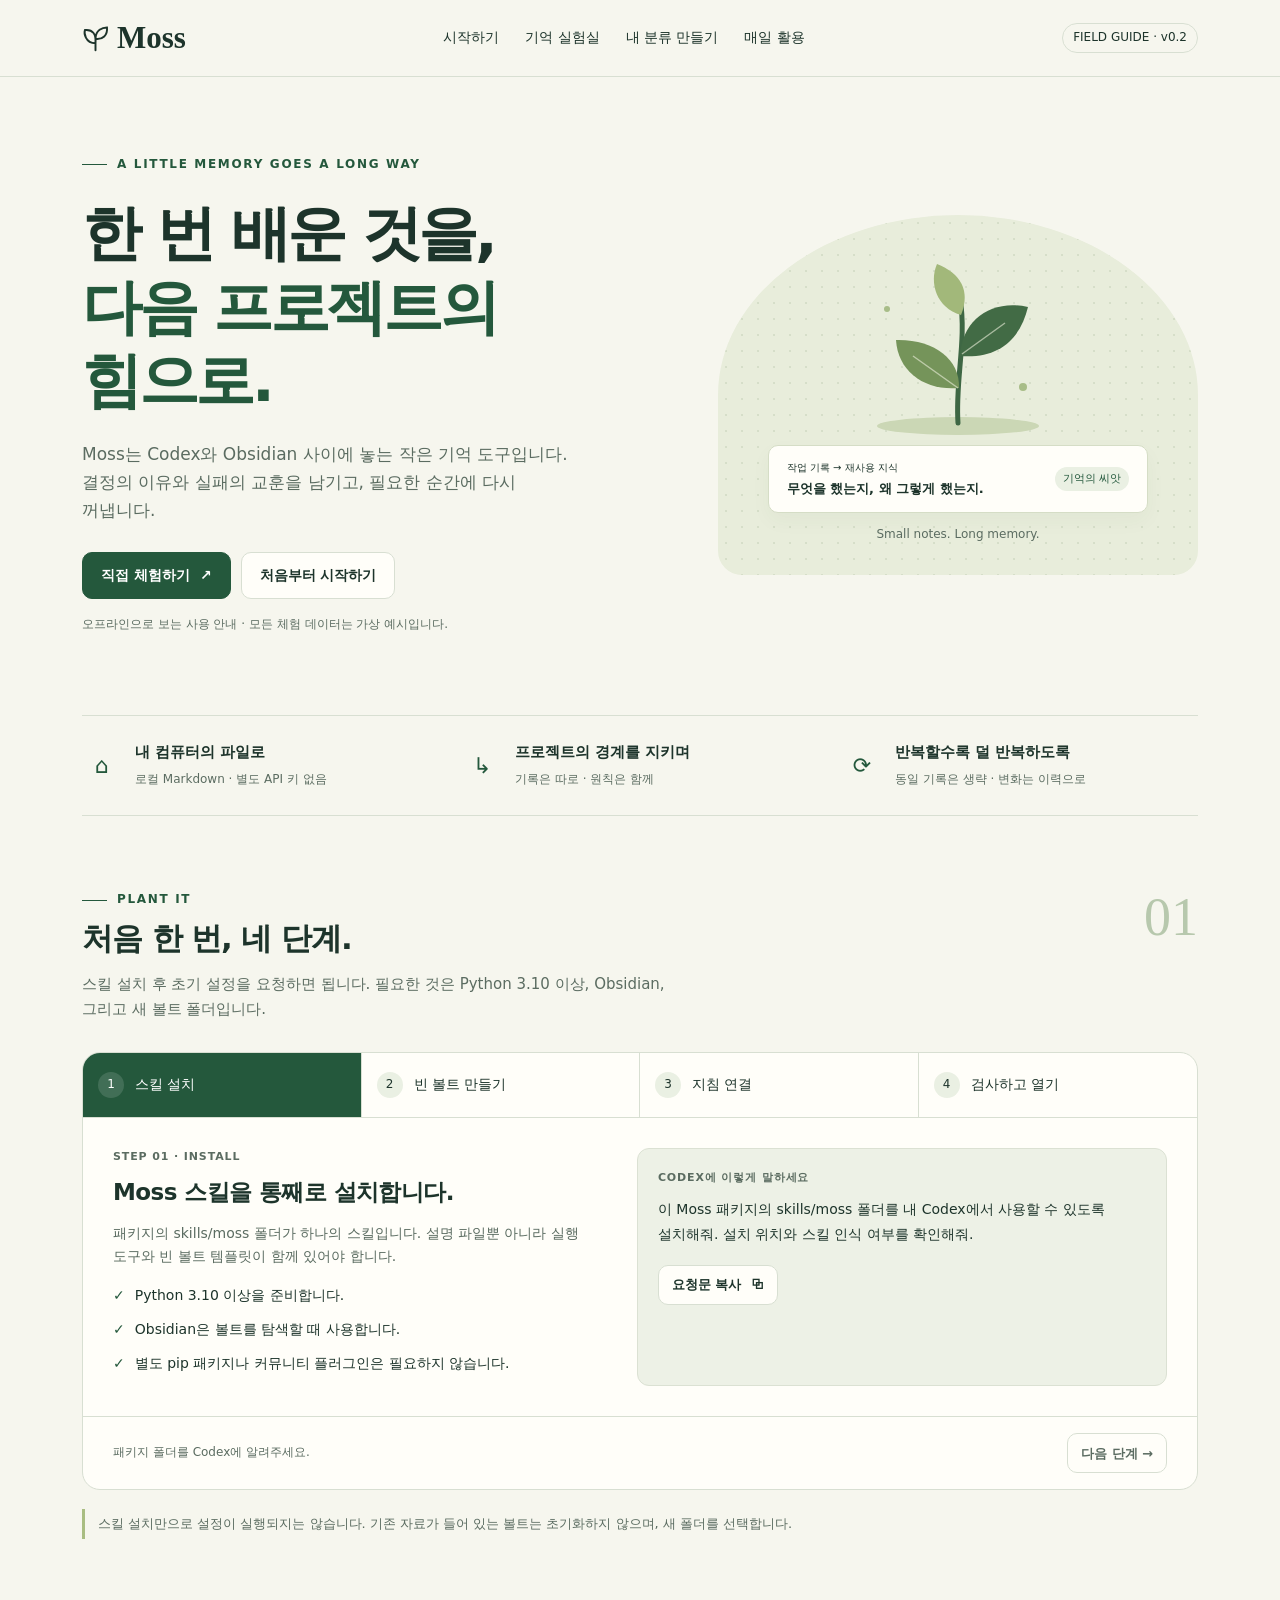
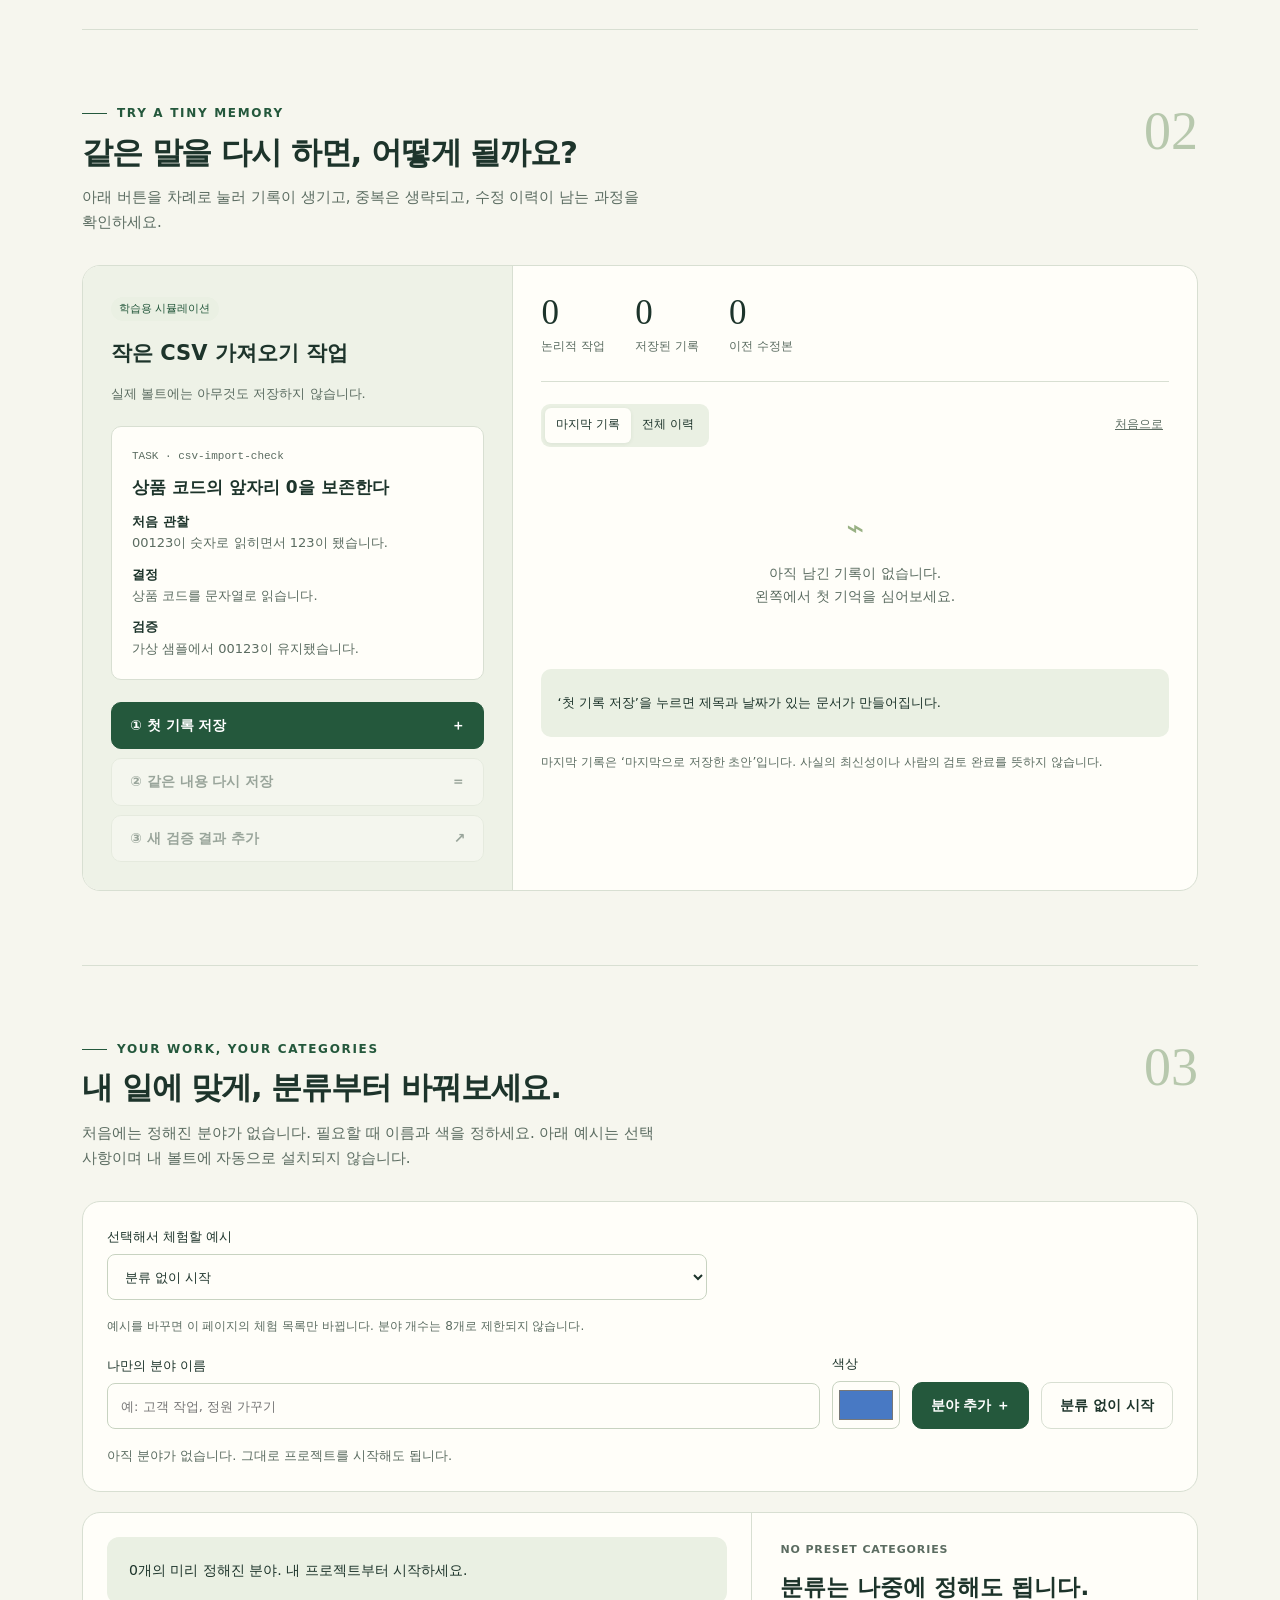
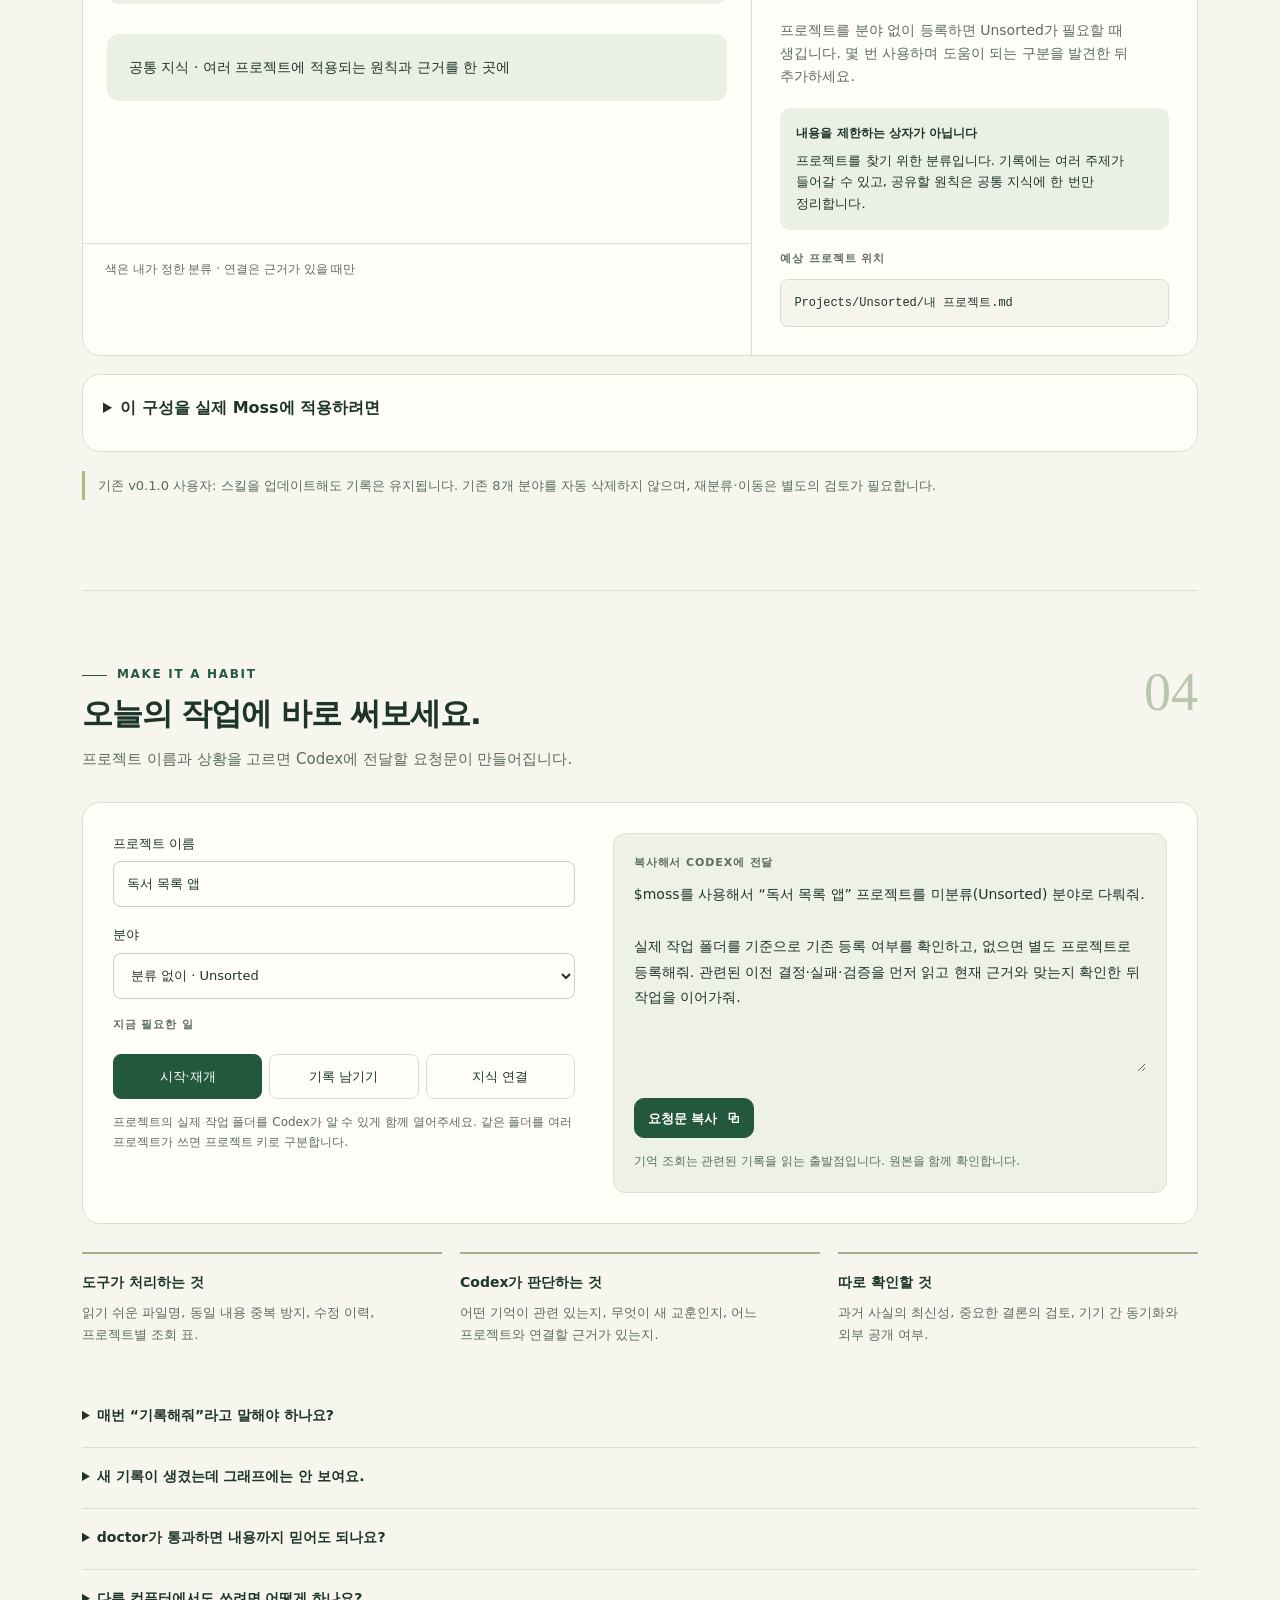
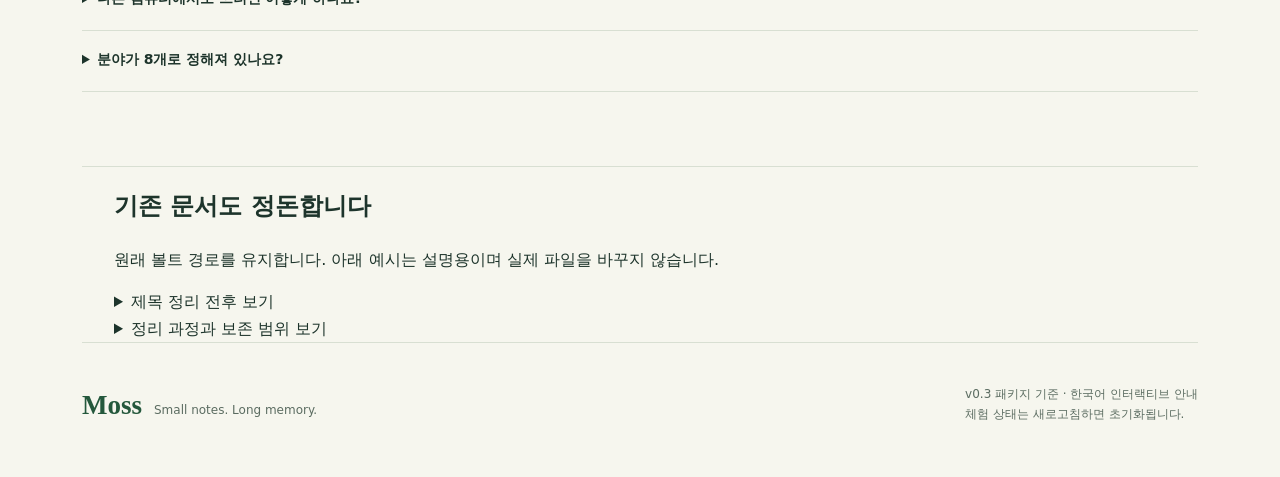
==== commit 41e87185: "Add existing-vault onboarding with staged filename migration and preservation checks" ====
--- a/docs/index.html
+++ b/docs/index.html
@@ -30,7 +30,7 @@
 <details class="profile-export panel"><summary>이 구성을 실제 Moss에 적용하려면</summary><p>아래 설정은 이름·색상만 담습니다. Codex에 복사해서 전달하면 현재 볼트의 분류에 추가하거나 표시 이름과 색을 갱신합니다. 기존 기록을 옮기거나 삭제하지 않습니다.</p><textarea id="profile-json" readonly aria-label="나의 분야 설정 JSON"></textarea><button class="btn small" id="copy-profile">설정 요청문 복사</button></details><p class="notice">기존 v0.1.0 사용자: 스킬을 업데이트해도 기록은 유지됩니다. 기존 8개 분야를 자동 삭제하지 않으며, 재분류·이동은 별도의 검토가 필요합니다.</p></section>
 
 <section id="daily"><div class="section-head"><div><div class="eyebrow">Make it a habit</div><h2>오늘의 작업에 바로 써보세요.</h2><p>프로젝트 이름과 상황을 고르면 Codex에 전달할 요청문이 만들어집니다.</p></div><span class="section-n" aria-hidden="true">04</span></div><div class="panel builder"><div><label class="field">프로젝트 이름<input id="project-name" value="독서 목록 앱" maxlength="60" autocomplete="off"></label><label class="field">분야<select id="project-domain"></select></label><div class="mini-label">지금 필요한 일</div><div class="scenarios" role="group" aria-label="작업 상황"><button class="scenario" data-mode="start" aria-pressed="true">시작·재개</button><button class="scenario" data-mode="finish" aria-pressed="false">기록 남기기</button><button class="scenario" data-mode="share" aria-pressed="false">지식 연결</button></div><p class="prompt-hint">프로젝트의 실제 작업 폴더를 Codex가 알 수 있게 함께 열어주세요. 같은 폴더를 여러 프로젝트가 쓰면 프로젝트 키로 구분합니다.</p></div><div class="prompt-box"><div class="mini-label">복사해서 Codex에 전달</div><textarea id="daily-prompt" readonly aria-label="생성된 Codex 요청문"></textarea><button class="btn primary small" id="copy-daily">요청문 복사 <span aria-hidden="true">⧉</span></button><div class="prompt-hint" id="daily-hint" aria-live="polite"></div></div></div><div class="responsibilities"><div class="responsibility"><b>도구가 처리하는 것</b><p>읽기 쉬운 파일명, 동일 내용 중복 방지, 수정 이력, 프로젝트별 조회 표.</p></div><div class="responsibility"><b>Codex가 판단하는 것</b><p>어떤 기억이 관련 있는지, 무엇이 새 교훈인지, 어느 프로젝트와 연결할 근거가 있는지.</p></div><div class="responsibility"><b>따로 확인할 것</b><p>과거 사실의 최신성, 중요한 결론의 검토, 기기 간 동기화와 외부 공개 여부.</p></div></div><div class="faq"><details><summary>매번 “기록해줘”라고 말해야 하나요?</summary><p>지침 연결을 선택하면 Codex는 중요한 시작·완료 시점에 Moss를 사용하도록 안내받습니다. 다만 호출이 항상 보장되지는 않습니다. 오래 열린 채팅이나 누락이 의심되는 때는 “$moss를 적용해줘”라고 명시하세요. 모든 대화를 실시간으로 기록하는 기능은 아닙니다.</p></details><details><summary>새 기록이 생겼는데 그래프에는 안 보여요.</summary><p>기본 그래프에서 작업 로그를 숨기기 때문입니다. Home → 분야 → 프로젝트의 표에서 확인하세요. 그래프 검색을 특정 Records 폴더로 바꾸면 로그도 볼 수 있습니다. 이 페이지의 ‘작업 로그도 보기’는 그 차이를 설명하는 예시입니다.</p></details><details><summary>doctor가 통과하면 내용까지 믿어도 되나요?</summary><p>doctor는 볼트 구조, 프로젝트 연결 정보, 수정본 표시, Canvas 대상, 지침 연결 등을 검사합니다. 내용의 사실 여부, 모든 링크, Obsidian의 실제 화면까지 확인하지는 않습니다. 중요한 판단은 원본과 근거일을 다시 확인하세요.</p></details><details><summary>다른 컴퓨터에서도 쓰려면 어떻게 하나요?</summary><p>스킬과 볼트를 옮긴 뒤 새 기기의 설정 파일로 경로를 연결하고, 프로젝트 원본 폴더를 맞춘 후 doctor를 실행합니다. Moss가 클라우드 동기화를 제공하지는 않습니다. 동기화된 서로 다른 복사본에 동시에 쓰는 작업은 별도로 조정해야 합니다.</p></details><details><summary>분야가 8개로 정해져 있나요?</summary><p>아닙니다. v0.2부터 새 볼트는 분야가 0개이며, 사용자의 이름과 색상으로 설정합니다. 예시 선택은 필수가 아닙니다. 개인 기록도 포함되지 않으며, 이 HTML은 로컬 볼트를 읽거나 쓰지 않습니다.</p></details></div></section>
-<footer class="footer"><div><strong>Moss</strong>Small notes. Long memory.</div><div>v0.2 패키지 기준 · 한국어 인터랙티브 안내<br>체험 상태는 새로고침하면 초기화됩니다.</div></footer>
+<section class="wrap" id="migration"><h2>기존 문서도 정돈합니다</h2><p>원래 볼트 경로를 유지합니다. 아래 예시는 설명용이며 실제 파일을 바꾸지 않습니다.</p><details><summary>제목 정리 전후 보기</summary><p><code>task_8f21b6e0a9134c7d.md</code> → <code>CSV 가져오기 오류 해결 — 2026-01-01.md</code></p><p>문서 내용으로 의미 있는 이름을 정합니다. 날짜는 근거가 있을 때만 붙이고, 이미 좋은 제목과 중요한 버전·과목 번호는 유지합니다. 본문 제목과 속성은 별도 검토합니다.</p></details><details><summary>정리 과정과 보존 범위 보기</summary><p>진단 → 개인화된 변경안 → 별도 사본에서 적용·검증 → 원본 전체 백업 → 기존 경로에 적용. 일반 링크·Canvas 참조를 수정하며 첨부파일과 수정 이력을 보존합니다. 유사 문서를 자동 삭제하지 않습니다.</p><p>플러그인 쿼리, 외부에서 들어오는 링크, 제목 앵커는 별도 확인이 필요합니다. 모든 자료의 사실관계를 재검증하는 기능은 아닙니다.</p></details></section><footer class="footer"><div><strong>Moss</strong>Small notes. Long memory.</div><div>v0.3 패키지 기준 · 한국어 인터랙티브 안내<br>체험 상태는 새로고침하면 초기화됩니다.</div></footer>
 </main><div id="toast" class="toast" role="status" aria-live="polite" hidden></div>
 <noscript><p style="padding:24px">체험 기능에는 JavaScript가 필요합니다. 기본 설명은 그대로 읽을 수 있습니다.</p></noscript>
 <script>
@@ -38,7 +38,7 @@
 const $=s=>document.querySelector(s),$$=s=>Array.from(document.querySelectorAll(s));
 const steps=[
  {k:'Step 01 · Install',title:'Moss 스킬을 통째로 설치합니다.',desc:'패키지의 skills/moss 폴더가 하나의 스킬입니다. 설명 파일뿐 아니라 실행 도구와 빈 볼트 템플릿이 함께 있어야 합니다.',checks:['Python 3.10 이상을 준비합니다.','Obsidian은 볼트를 탐색할 때 사용합니다.','별도 pip 패키지나 커뮤니티 플러그인은 필요하지 않습니다.'],prompt:'이 Moss 패키지의 skills/moss 폴더를 내 Codex에서 사용할 수 있도록 설치해줘. 설치 위치와 스킬 인식 여부를 확인해줘.',foot:'패키지 폴더를 Codex에 알려주세요.'},
- {k:'Step 02 · Set up',title:'기억이 자랄 빈 폴더를 만듭니다.',desc:'Moss가 홈, 템플릿과 Canvas를 준비합니다. 분야는 내 업무에 맞춰 선택하며 미리 정해진 8개 목록은 없습니다. 기존 개인 볼트를 합치는 작업은 초기 설정에 포함되지 않습니다.',checks:['새 폴더 또는 비어 있는 폴더를 선택합니다.','처음에는 프로젝트와 작업 기록이 0개입니다.','분류는 0개로 시작하거나, 내가 정한 이름과 색상으로 만듭니다.'],prompt:'$moss로 내가 기억하려는 일과 선호하는 언어를 먼저 확인하고, 필요한 분류를 함께 정해줘. 분류 없이 시작해도 좋아. 그 선택으로 Documents 폴더에 Moss라는 새 빈 볼트를 만들어줘.',foot:'설치와 초기 설정은 별도 단계입니다.'},
+ {k:'Step 02 · Set up',title:'쓰던 볼트를 정돈하고 계속 사용합니다.',desc:'기존 문서를 진단해 분류와 읽기 쉬운 파일명을 제안합니다. 별도 사본에서 링크를 수정하고 검증한 뒤, 전체 원본 백업을 남기고 기존 경로에 적용합니다.',checks:['기존 볼트가 기본입니다. 없는 경우에만 새 볼트를 만듭니다.','제목·이동 변경안을 확인하고 원문·이력을 보존합니다.','파일명과 링크를 검사합니다. 문서 내부 제목·플러그인 참조는 별도 확인합니다.'],prompt:'$moss로 내 기존 Obsidian 볼트와 규칙을 읽고, 실제 내용에 맞는 분류와 깔끔한 문서 파일명을 제안해줘. 의미 있는 날짜와 식별자는 유지해줘. 별도 미리보기에서 링크와 첨부파일 보존을 검증하고 전체 백업 후 기존 경로에 적용해줘. 기존 문서를 프로젝트 허브에 연결하고 이후 기록 지침도 적용해줘. 볼트가 없을 때만 새로 만들어줘.',foot:'설치와 초기 설정은 별도 단계입니다.'},
  {k:'Step 03 · Connect',title:'프로젝트의 시작과 끝에 연결합니다.',desc:'지침 연결을 요청하면 Codex의 AGENTS.md에 Moss 전용 구간이 추가됩니다. 기존 지침은 백업하고, 관련 없는 내용은 유지합니다.',checks:['시작할 때 관련 기억을 먼저 읽습니다.','의미 있는 완료·중단 때 결정과 검증을 기록합니다.','명시적으로 요청할 때만 쓰고 싶다면 지침 연결을 생략합니다.'],prompt:'$moss를 프로젝트 시작과 의미 있는 완료 시점에 사용하도록 내 Codex 지침에 연결해줘. 기존 지침은 보존하고, 다른 기억 도구와 충돌하는지 확인해줘.',foot:'같은 기억 도구의 지침이 있으면 먼저 조정합니다.'},
  {k:'Step 04 · Verify',title:'검사하고, Home에서 시작하세요.',desc:'doctor로 구조와 연결 상태를 확인합니다. Obsidian에서 생성한 폴더를 볼트로 열고 Home → 분야 → 프로젝트로 이동합니다.',checks:['doctor의 오류와 경고를 확인합니다.','Obsidian에서 Home과 Knowledge Map을 엽니다.','첫 프로젝트는 실제 작업 폴더와 분야로 등록합니다.'],prompt:'$moss의 doctor를 실행해서 초기 설정을 확인해줘. 볼트 경로와 검사 결과를 알려주고, 첫 프로젝트를 등록할 수 있는 상태인지 확인해줘.',foot:'검사 통과는 기록 내용의 사실 검증이 아닙니다.'}
 ];let stepIndex=0;
